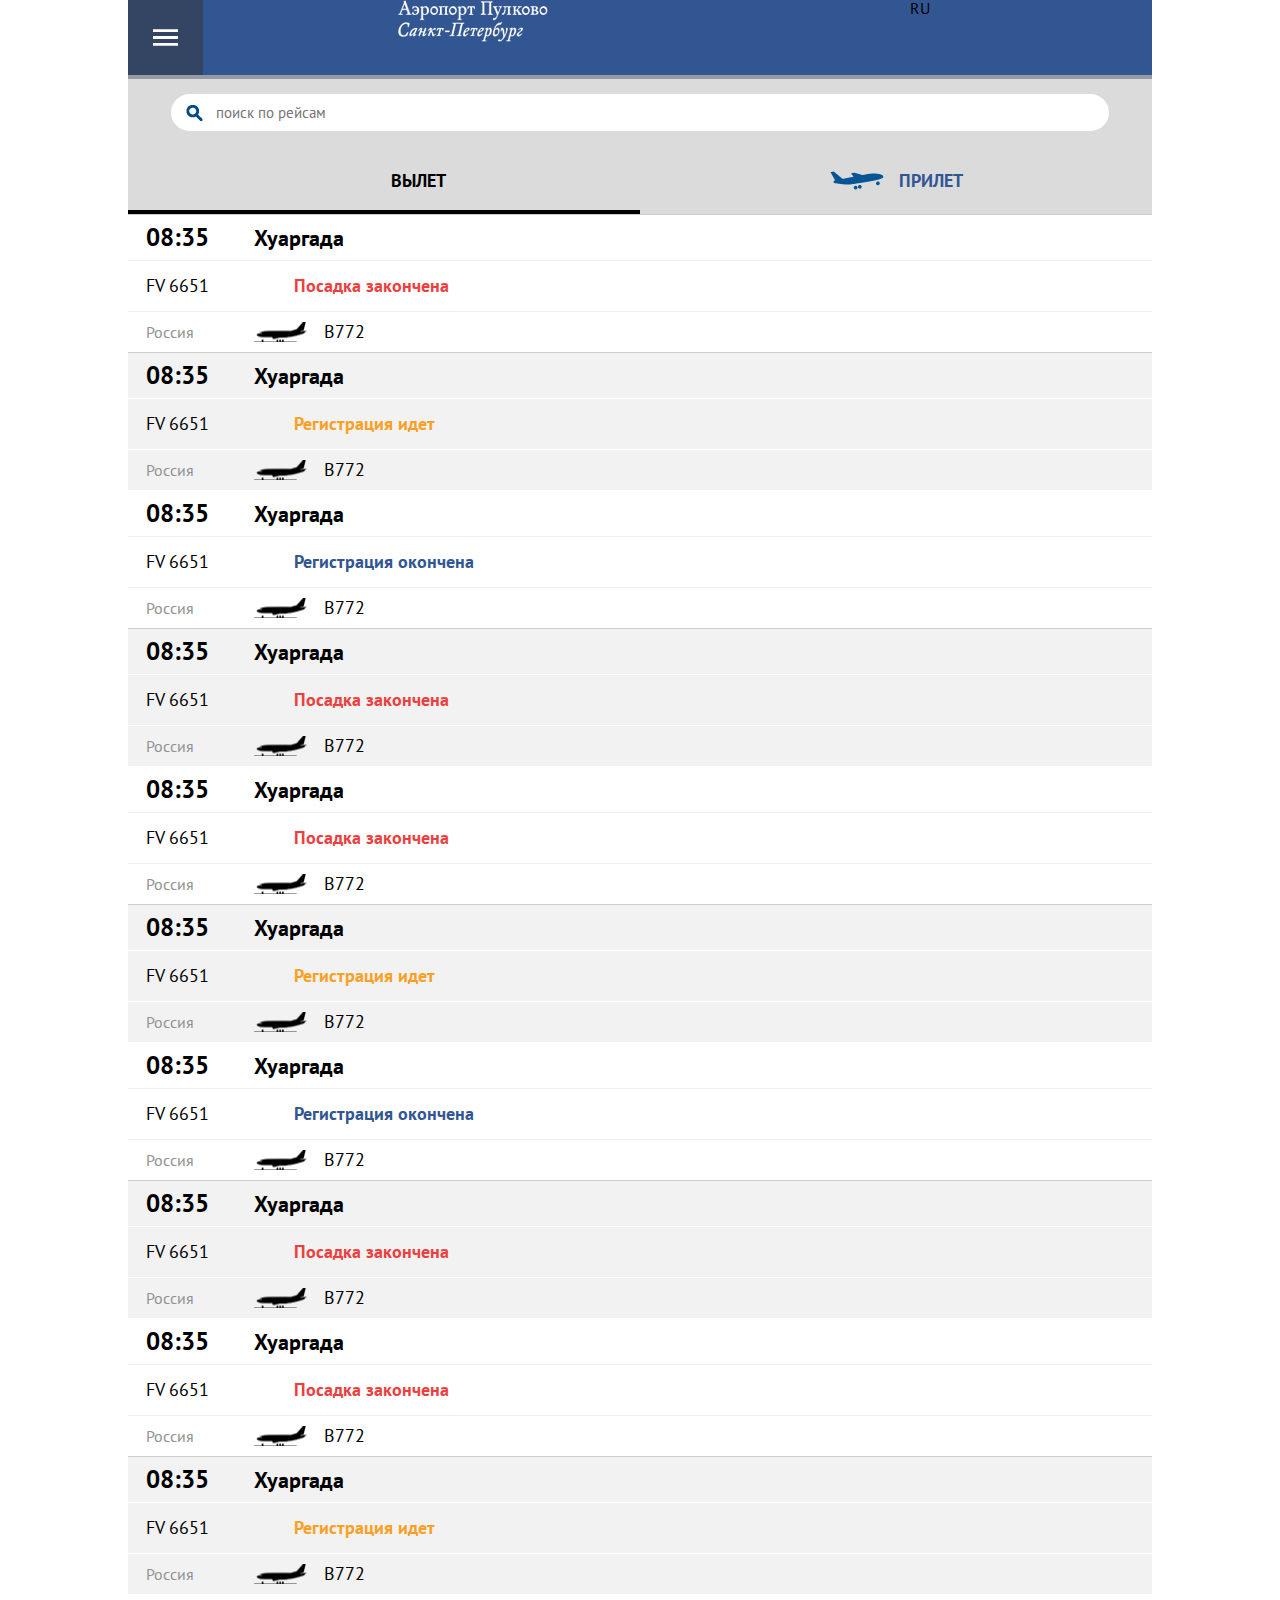
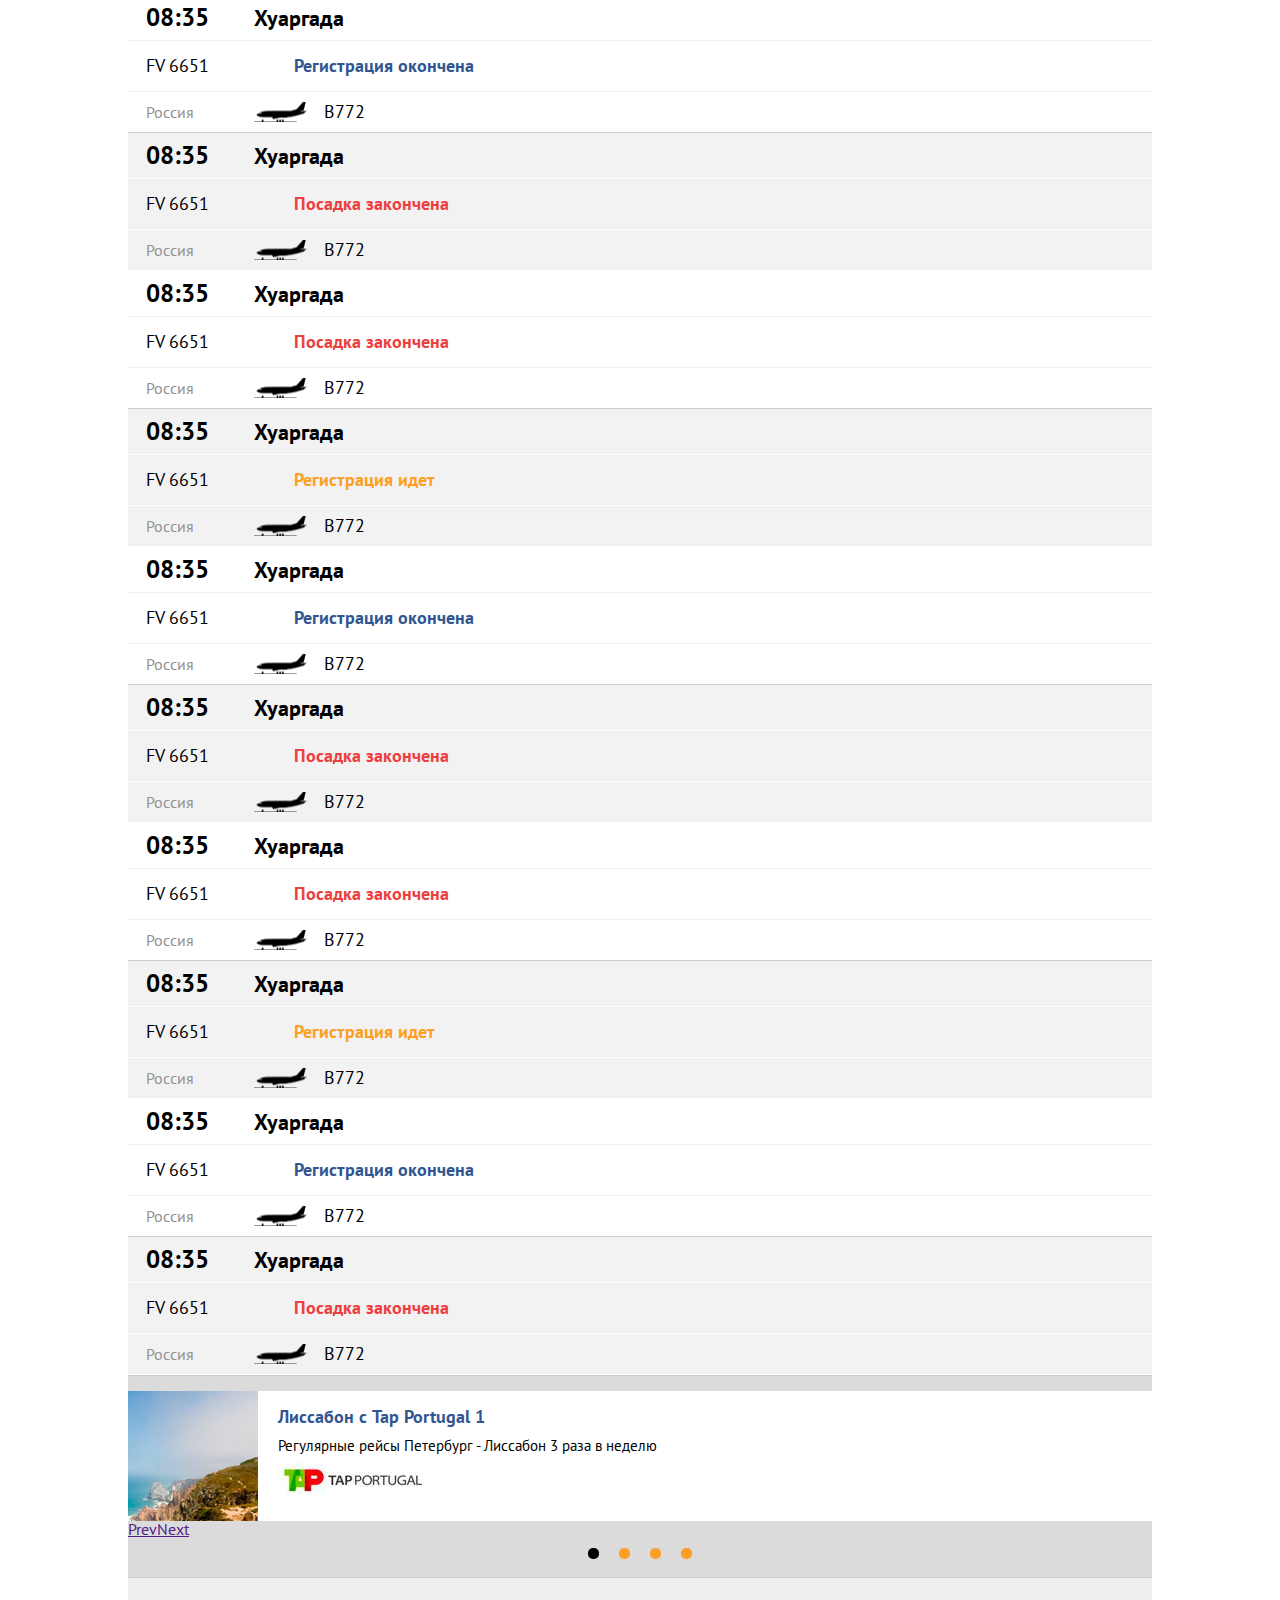
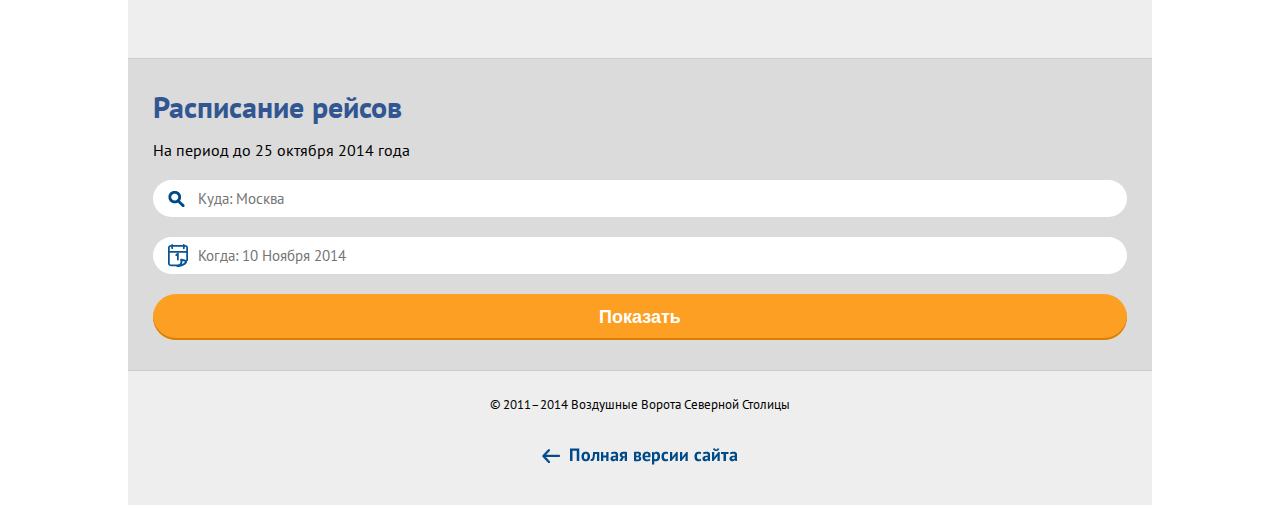
==== index.html @ eb9e21c2 "main complete" ====
<!DOCTYPE html>
<html>
<head>
    <meta charset="UTF-8">
    <meta http-equiv="X-UA-Compatible" content="IE=edge">
    
    <title>Пулково</title>

    <meta name="viewport" content="width=device-width, initial-scale=1">
	
	<link href='http://fonts.googleapis.com/css?family=PT+Sans:400,700&subset=cyrillic,latin' rel='stylesheet' type='text/css'>
    <link rel="stylesheet" href="mcss/style.css">

    <!--[if lt IE 9]> <script src="https://oss.maxcdn.com/libs/html5shiv/3.7.0/html5shiv.js"></script> <![endif]--> 

</head>
<body>

	<!-- основной контейнер всего сайта -->
	<div class="wrapper">
		
		<!-- header -->
		<header class='main-header'>
			
			<div class="row">

				<div class="col s-3">
					<a href="#" class="menu-open"></a>
				</div>

				<div class="col s-6">
					<img src="img/logo.png" alt="">
				</div>

				<div class="col s-3">
					<p>RU</p>
				</div>

			</div>

		</header>

		<!-- contetn pages -->
		<div class="content-wrapper">
			
			<!-- menu -->
			<div class="main-menu">
				
				<!-- close -->
				<a href="#" class="menu-close"></a>

				<img src="img/logo.png" alt="">
				
				<nav class='navigation'>
					
					<a href="#">Рейсы</a>
					<a href="#">Как добраться</a>
					<a href="#">магазины и кафе</a>
					<a href="#">аваикомпании</a>
					<a href="#">контакты</a>

				</nav>

			</div>

			<!-- content of the page -->
			<div class="content-page">

				<!-- main page content -->
				<div class="main-page">
					
					<!-- search + tab control -->
					<div class="header">
						
						<form action="" method="">
							<div class="row">
								<div class="col s-11 single">
									<input type="text" class="search" placeholder='поиск по рейсам'>
								</div>
							</div>
						</form>

						<div class="tab-control main row">
							
							<div class="col s-6" >
								<a href="#" class="out active" data-tab='out-container'><i></i>Вылет</a> 
							</div>

							<div class="col s-6">
								<a href="#" class="come" data-tab='come-container'><i></i>Прилет</a> 
							</div>

						</div>

					</div>

					<!-- tab - content -->
					<div class="tab-content">
						
						<!-- out tab -->
						<div class="tab active out-container">
							
							<!-- fligth item -->
							<article class='fligt-item'>
								
								<table>
									<thead>
										<tr>
											<td>08:35</td>
											<td>Хуаргада</td>
										</tr>
									</thead>
									<tbody>
										<tr>
											<td>FV 6651</td>
											<td><p class="status out-stop">Посадка закончена</p></td>
										</tr>
										<tr>
											<td><span>Россия</span></td>
											<td><p class="plane">B772</p></td>
										</tr>
									</tbody>
								</table>

							</article>

							<!-- fligth item -->
							<article class='fligt-item'>
								
								<table>
									<thead>
										<tr>
											<td>08:35</td>
											<td>Хуаргада</td>
										</tr>
									</thead>
									<tbody>
										<tr>
											<td>FV 6651</td>
											<td><p class="status out-process">Регистрация идет</p></td>
										</tr>
										<tr>
											<td><span>Россия</span></td>
											<td><p class="plane">B772</p></td>
										</tr>
									</tbody>
								</table>

							</article>

							<!-- fligth item -->
							<article class='fligt-item'>
								
								<table>
									<thead>
										<tr>
											<td>08:35</td>
											<td>Хуаргада</td>
										</tr>
									</thead>
									<tbody>
										<tr>
											<td>FV 6651</td>
											<td><p class="status out-complete">Регистрация окончена</p></td>
										</tr>
										<tr>
											<td><span>Россия</span></td>
											<td><p class="plane">B772</p></td>
										</tr>
									</tbody>
								</table>

							</article>

							<!-- fligth item -->
							<article class='fligt-item'>
								
								<table>
									<thead>
										<tr>
											<td>08:35</td>
											<td>Хуаргада</td>
										</tr>
									</thead>
									<tbody>
										<tr>
											<td>FV 6651</td>
											<td><p class="status out-stop">Посадка закончена</p></td>
										</tr>
										<tr>
											<td><span>Россия</span></td>
											<td><p class="plane">B772</p></td>
										</tr>
									</tbody>
								</table>

							</article>

							<!-- fligth item -->
							<article class='fligt-item'>
								
								<table>
									<thead>
										<tr>
											<td>08:35</td>
											<td>Хуаргада</td>
										</tr>
									</thead>
									<tbody>
										<tr>
											<td>FV 6651</td>
											<td><p class="status out-stop">Посадка закончена</p></td>
										</tr>
										<tr>
											<td><span>Россия</span></td>
											<td><p class="plane">B772</p></td>
										</tr>
									</tbody>
								</table>

							</article>

							<!-- fligth item -->
							<article class='fligt-item'>
								
								<table>
									<thead>
										<tr>
											<td>08:35</td>
											<td>Хуаргада</td>
										</tr>
									</thead>
									<tbody>
										<tr>
											<td>FV 6651</td>
											<td><p class="status out-process">Регистрация идет</p></td>
										</tr>
										<tr>
											<td><span>Россия</span></td>
											<td><p class="plane">B772</p></td>
										</tr>
									</tbody>
								</table>

							</article>

							<!-- fligth item -->
							<article class='fligt-item'>
								
								<table>
									<thead>
										<tr>
											<td>08:35</td>
											<td>Хуаргада</td>
										</tr>
									</thead>
									<tbody>
										<tr>
											<td>FV 6651</td>
											<td><p class="status out-complete">Регистрация окончена</p></td>
										</tr>
										<tr>
											<td><span>Россия</span></td>
											<td><p class="plane">B772</p></td>
										</tr>
									</tbody>
								</table>

							</article>

							<!-- fligth item -->
							<article class='fligt-item'>
								
								<table>
									<thead>
										<tr>
											<td>08:35</td>
											<td>Хуаргада</td>
										</tr>
									</thead>
									<tbody>
										<tr>
											<td>FV 6651</td>
											<td><p class="status out-stop">Посадка закончена</p></td>
										</tr>
										<tr>
											<td><span>Россия</span></td>
											<td><p class="plane">B772</p></td>
										</tr>
									</tbody>
								</table>

							</article>

							<!-- fligth item -->
							<article class='fligt-item'>
								
								<table>
									<thead>
										<tr>
											<td>08:35</td>
											<td>Хуаргада</td>
										</tr>
									</thead>
									<tbody>
										<tr>
											<td>FV 6651</td>
											<td><p class="status out-stop">Посадка закончена</p></td>
										</tr>
										<tr>
											<td><span>Россия</span></td>
											<td><p class="plane">B772</p></td>
										</tr>
									</tbody>
								</table>

							</article>

							<!-- fligth item -->
							<article class='fligt-item'>
								
								<table>
									<thead>
										<tr>
											<td>08:35</td>
											<td>Хуаргада</td>
										</tr>
									</thead>
									<tbody>
										<tr>
											<td>FV 6651</td>
											<td><p class="status out-process">Регистрация идет</p></td>
										</tr>
										<tr>
											<td><span>Россия</span></td>
											<td><p class="plane">B772</p></td>
										</tr>
									</tbody>
								</table>

							</article>

							<!-- fligth item -->
							<article class='fligt-item'>
								
								<table>
									<thead>
										<tr>
											<td>08:35</td>
											<td>Хуаргада</td>
										</tr>
									</thead>
									<tbody>
										<tr>
											<td>FV 6651</td>
											<td><p class="status out-complete">Регистрация окончена</p></td>
										</tr>
										<tr>
											<td><span>Россия</span></td>
											<td><p class="plane">B772</p></td>
										</tr>
									</tbody>
								</table>

							</article>

							<!-- fligth item -->
							<article class='fligt-item'>
								
								<table>
									<thead>
										<tr>
											<td>08:35</td>
											<td>Хуаргада</td>
										</tr>
									</thead>
									<tbody>
										<tr>
											<td>FV 6651</td>
											<td><p class="status out-stop">Посадка закончена</p></td>
										</tr>
										<tr>
											<td><span>Россия</span></td>
											<td><p class="plane">B772</p></td>
										</tr>
									</tbody>
								</table>

							</article>

							<!-- fligth item -->
							<article class='fligt-item'>
								
								<table>
									<thead>
										<tr>
											<td>08:35</td>
											<td>Хуаргада</td>
										</tr>
									</thead>
									<tbody>
										<tr>
											<td>FV 6651</td>
											<td><p class="status out-stop">Посадка закончена</p></td>
										</tr>
										<tr>
											<td><span>Россия</span></td>
											<td><p class="plane">B772</p></td>
										</tr>
									</tbody>
								</table>

							</article>

							<!-- fligth item -->
							<article class='fligt-item'>
								
								<table>
									<thead>
										<tr>
											<td>08:35</td>
											<td>Хуаргада</td>
										</tr>
									</thead>
									<tbody>
										<tr>
											<td>FV 6651</td>
											<td><p class="status out-process">Регистрация идет</p></td>
										</tr>
										<tr>
											<td><span>Россия</span></td>
											<td><p class="plane">B772</p></td>
										</tr>
									</tbody>
								</table>

							</article>

							<!-- fligth item -->
							<article class='fligt-item'>
								
								<table>
									<thead>
										<tr>
											<td>08:35</td>
											<td>Хуаргада</td>
										</tr>
									</thead>
									<tbody>
										<tr>
											<td>FV 6651</td>
											<td><p class="status out-complete">Регистрация окончена</p></td>
										</tr>
										<tr>
											<td><span>Россия</span></td>
											<td><p class="plane">B772</p></td>
										</tr>
									</tbody>
								</table>

							</article>

							<!-- fligth item -->
							<article class='fligt-item'>
								
								<table>
									<thead>
										<tr>
											<td>08:35</td>
											<td>Хуаргада</td>
										</tr>
									</thead>
									<tbody>
										<tr>
											<td>FV 6651</td>
											<td><p class="status out-stop">Посадка закончена</p></td>
										</tr>
										<tr>
											<td><span>Россия</span></td>
											<td><p class="plane">B772</p></td>
										</tr>
									</tbody>
								</table>

							</article>

							<!-- fligth item -->
							<article class='fligt-item'>
								
								<table>
									<thead>
										<tr>
											<td>08:35</td>
											<td>Хуаргада</td>
										</tr>
									</thead>
									<tbody>
										<tr>
											<td>FV 6651</td>
											<td><p class="status out-stop">Посадка закончена</p></td>
										</tr>
										<tr>
											<td><span>Россия</span></td>
											<td><p class="plane">B772</p></td>
										</tr>
									</tbody>
								</table>

							</article>

							<!-- fligth item -->
							<article class='fligt-item'>
								
								<table>
									<thead>
										<tr>
											<td>08:35</td>
											<td>Хуаргада</td>
										</tr>
									</thead>
									<tbody>
										<tr>
											<td>FV 6651</td>
											<td><p class="status out-process">Регистрация идет</p></td>
										</tr>
										<tr>
											<td><span>Россия</span></td>
											<td><p class="plane">B772</p></td>
										</tr>
									</tbody>
								</table>

							</article>

							<!-- fligth item -->
							<article class='fligt-item'>
								
								<table>
									<thead>
										<tr>
											<td>08:35</td>
											<td>Хуаргада</td>
										</tr>
									</thead>
									<tbody>
										<tr>
											<td>FV 6651</td>
											<td><p class="status out-complete">Регистрация окончена</p></td>
										</tr>
										<tr>
											<td><span>Россия</span></td>
											<td><p class="plane">B772</p></td>
										</tr>
									</tbody>
								</table>

							</article>

							<!-- fligth item -->
							<article class='fligt-item'>
								
								<table>
									<thead>
										<tr>
											<td>08:35</td>
											<td>Хуаргада</td>
										</tr>
									</thead>
									<tbody>
										<tr>
											<td>FV 6651</td>
											<td><p class="status out-stop">Посадка закончена</p></td>
										</tr>
										<tr>
											<td><span>Россия</span></td>
											<td><p class="plane">B772</p></td>
										</tr>
									</tbody>
								</table>

							</article>	
					
						</div>

						<!-- come tab -->
						<div class="tab come-container">
							
							<!-- fligth item -->
							<article class='fligt-item'>
								
								<table>
									<thead>
										<tr>
											<td>08:35</td>
											<td>Хуаргада</td>
										</tr>
									</thead>
									<tbody>
										<tr>
											<td>FV 6651</td>
											<td><p class="status out-stop">Посадка закончена</p></td>
										</tr>
										<tr>
											<td><span>Россия</span></td>
											<td><p class="plane">B772</p></td>
										</tr>
									</tbody>
								</table>

							</article>

							<!-- fligth item -->
							<article class='fligt-item'>
								
								<table>
									<thead>
										<tr>
											<td>08:35</td>
											<td>Хуаргада</td>
										</tr>
									</thead>
									<tbody>
										<tr>
											<td>FV 6651</td>
											<td><p class="status out-process">Регистрация идет</p></td>
										</tr>
										<tr>
											<td><span>Россия</span></td>
											<td><p class="plane">B772</p></td>
										</tr>
									</tbody>
								</table>

							</article>

							<!-- fligth item -->
							<article class='fligt-item'>
								
								<table>
									<thead>
										<tr>
											<td>08:35</td>
											<td>Хуаргада</td>
										</tr>
									</thead>
									<tbody>
										<tr>
											<td>FV 6651</td>
											<td><p class="status out-complete">Регистрация окончена</p></td>
										</tr>
										<tr>
											<td><span>Россия</span></td>
											<td><p class="plane">B772</p></td>
										</tr>
									</tbody>
								</table>

							</article>
							<!-- fligth item -->
							<article class='fligt-item'>
								
								<table>
									<thead>
										<tr>
											<td>08:35</td>
											<td>Хуаргада</td>
										</tr>
									</thead>
									<tbody>
										<tr>
											<td>FV 6651</td>
											<td><p class="status out-stop">Посадка закончена</p></td>
										</tr>
										<tr>
											<td><span>Россия</span></td>
											<td><p class="plane">B772</p></td>
										</tr>
									</tbody>
								</table>

							</article>

							<!-- fligth item -->
							<article class='fligt-item'>
								
								<table>
									<thead>
										<tr>
											<td>08:35</td>
											<td>Хуаргада</td>
										</tr>
									</thead>
									<tbody>
										<tr>
											<td>FV 6651</td>
											<td><p class="status out-process">Регистрация идет</p></td>
										</tr>
										<tr>
											<td><span>Россия</span></td>
											<td><p class="plane">B772</p></td>
										</tr>
									</tbody>
								</table>

							</article>

							<!-- fligth item -->
							<article class='fligt-item'>
								
								<table>
									<thead>
										<tr>
											<td>08:35</td>
											<td>Хуаргада</td>
										</tr>
									</thead>
									<tbody>
										<tr>
											<td>FV 6651</td>
											<td><p class="status out-complete">Регистрация окончена</p></td>
										</tr>
										<tr>
											<td><span>Россия</span></td>
											<td><p class="plane">B772</p></td>
										</tr>
									</tbody>
								</table>

							</article>

						</div>

					</div>

					<div class="promo-slider clearfix">
						
						<!-- slide -->
						<div class="slide">
							<img src="img/slide-1.jpg" alt="">
							<div class="content">
								<a href="#">Лиссабон с Tap Portugal 1</a>
								<p>Регулярные рейсы Петербург - Лиссабон 3 раза в неделю</p>
								<img src="img/ico-turoperator.jpg" alt="">
							</div>
						</div>
						
						<!-- slide -->
						<div class="slide">
							<img src="img/slide-1.jpg" alt="">
							<div class="content">
								<a href="#">Лиссабон с Tap Portugal 2</a>
								<p>Регулярные рейсы Петербург - Лиссабон 3 раза в неделю</p>
								<img src="img/ico-turoperator.jpg" alt="">
							</div>
						</div>

						<!-- slide -->
						<div class="slide">
							<img src="img/slide-1.jpg" alt="">
							<div class="content">
								<a href="#">Лиссабон с Tap Portugal 1</a>
								<p>Регулярные рейсы Петербург - Лиссабон 3 раза в неделю</p>
								<img src="img/ico-turoperator.jpg" alt="">
							</div>
						</div>
						
						<!-- slide -->
						<div class="slide">
							<img src="img/slide-1.jpg" alt="">
							<div class="content">
								<a href="#">Лиссабон с Tap Portugal 2</a>
								<p>Регулярные рейсы Петербург - Лиссабон 3 раза в неделю</p>
								<img src="img/ico-turoperator.jpg" alt="">
							</div>
						</div>

					</div>

				</div>

				<hr>
					
				<div class="form-shedule">
					
					<h2>Расписание рейсов</h2>
					<p>На период до 25 октября 2014 года</p>

					<form method="" action="">
						
						<input type="text" class="search" placeholder='Куда: Москва'>

						<input type="text" class="date" placeholder='Когда: 10 Ноября 2014'>
						
						<button type="submit" class="btn">Показать</button>

					</form>

				</div>

				<footer>
					<p>© 2011–2014 Воздушные Ворота Северной Столицы</p>
					<a href="#" class="to-main"></a>
				</footer>


			</div>

		</div>

	</div>
	
	<!-- scripts -->
    <script src="js/plugins.js"></script>
    <!-- <script src="js/min/script.min.js"></script> -->
    <script src="js/script.js"></script>
</body>
</html>
---- mcss/style.css ----
/* 
	compile file
*/
/* start the foundation style */
/* RESET */
html, body, div, span, applet, object, iframe,
h1, h2, h3, h4, h5, h6, p, blockquote, pre,
a, abbr, acronym, address, big, cite, code,
del, dfn, em, img, ins, kbd, q, s, samp,
small, strike, strong, sub, sup, tt, var,
b, u, i, center,
dl, dt, dd, ol, ul, li,
fieldset, form, label, legend,
table, caption, tbody, tfoot, thead, tr, th, td,
article, aside, canvas, details, embed,
figure, figcaption, footer, header, hgroup,
menu, nav, output, ruby, section, summary,
time, mark, audio, video {
  margin: 0;
  padding: 0;
  border: 0;
  font-size: 100%;
  font: inherit;
  vertical-align: baseline;
}

/* HTML5 display-role reset for older browsers */
article, aside, details, figcaption, figure,
footer, header, hgroup, menu, nav, section {
  display: block;
}

body {
  line-height: 1;
}

ol, ul {
  list-style: none;
}

blockquote, q {
  quotes: none;
}

blockquote:before, blockquote:after,
q:before, q:after {
  content: '';
  content: none;
}

table {
  border-collapse: collapse;
  border-spacing: 0;
}

/* start the base fraimwork styles. Can include base construction - forms/buttins/navigation and other */
/* modul section */
.col {
  float: left;
  padding: 0 14px;
  min-height: 1px;
}

.row.inline-row {
  font-size: 0;
}
.row.inline-row > .col {
  float: none;
}
.row.inline-row > .col:first-child {
  padding: 0 13px;
}
.row.inline-row > .col:last-child {
  padding: 0 13px;
}
.row .col:first-child {
  padding-left: 0px;
}
.row .col:last-child {
  padding-right: 0px;
}
.row .single {
  margin: 0 auto;
  float: none;
}

.s-1 {
  width: 8.33%;
}

.s-2 {
  width: 16.66%;
}

.s-3 {
  width: 25%;
}

.s-4 {
  width: 33.33%;
}

.s-5 {
  width: 41.66%;
}

.s-6 {
  width: 50%;
}

.s-7 {
  width: 58.33%;
}

.s-8 {
  width: 66.66%;
}

.s-9 {
  width: 75%;
}

.s-10 {
  width: 83.11%;
}

.s-11 {
  width: 91.66%;
}

.s-12 {
  width: 100%;
}

/* main fraimwork start here */
.inbox, .col, i, .ico, .menu-open, .main-menu, .navigation a, .form-shedule {
  box-sizing: border-box;
}

.to-left {
  float: left;
}

.to-right {
  float: right;
}

.inline, .row.inline-row > .col, i, .ico, footer .to-main {
  display: inline-block;
  *display: inline;
  vertical-align: top;
  zoom: 1;
}

.clear, .row:after, .clearfix:after {
  content: " ";
  display: block;
  height: 0;
  clear: both;
  overflow: hidden;
  visibility: hidden;
}

/* colors */
/* i ico*/
i, .ico {
  font-size: 0;
  text-indent: -9999px;
}

/* basic typography */
body {
  font-family: 'PT Sans', sans-serif;
}

/* form style input and other */
form input[type='text'], form textarea {
  box-sizing: border-box;
  outline: none;
  border: 0;
  font-family: 'PT Sans', sans-serif;
  background: #fff;
  font-size: 15px;
  line-height: 17px;
  color: #000;
  border-radius: 100px;
  width: 100%;
  padding: 10px 15px;
}
form input[type='text'].search, form textarea.search {
  padding-left: 45px;
  background: #fff url(img/ico-find.png) no-repeat 15px center;
}
form input[type='text'].date, form textarea.date {
  padding-left: 45px;
  background: #fff url(img/ico-calendar.png) no-repeat 15px center;
}
form label {
  cursor: pointer;
}
form button {
  cursor: pointer;
  outline: none;
  margin: 0;
}

/* btn styles */
.btn {
  display: inline-block;
  box-sizing: border-box;
  text-align: center;
  font-size: 18px;
  color: #fff;
  font-weight: 800;
  line-height: 22px;
  width: 100%;
  text-align: center;
  padding: 12px 15px;
  border-radius: 100px;
  background: #fd9f23;
  box-shadow: inset 0 -2px 0 0 #db7e02;
  border: none;
  outline: none;
}

/**
 * BxSlider v4.1.2 - Fully loaded, responsive content slider
 * http://bxslider.com
 *
 * Written by: Steven Wanderski, 2014
 * http://stevenwanderski.com
 * (while drinking Belgian ales and listening to jazz)
 *
 * CEO and founder of bxCreative, LTD
 * http://bxcreative.com
 */
/** RESET AND LAYOUT
===================================*/
.bx-wrapper {
  position: relative;
  padding: 0;
  *zoom: 1;
}

.bx-wrapper img {
  max-width: 100%;
  display: block;
}

/** THEME
===================================*/
.bx-wrapper .bx-viewport {
  /*fix other elements on the page moving (on Chrome)*/
  -webkit-transform: translatez(0);
  -ms-transform: translatez(0);
  transform: translatez(0);
}

.bx-wrapper .bx-pager,
.bx-wrapper .bx-controls-auto {
  position: absolute;
  bottom: -30px;
  width: 100%;
}

/* PAGER */
.bx-wrapper .bx-pager {
  text-align: center;
  font-size: .85em;
  font-family: Arial;
  font-weight: bold;
  color: #666;
  padding-top: 20px;
}

.bx-wrapper .bx-pager .bx-pager-item,
.bx-wrapper .bx-controls-auto .bx-controls-auto-item {
  display: inline-block;
  *zoom: 1;
  *display: inline;
}

.bx-wrapper .bx-pager.bx-default-pager a {
  background: #e4e4e4;
  text-indent: -9999px;
  display: block;
  width: 10px;
  height: 10px;
  margin: 0 5px;
  outline: 0;
  border-radius: 5px;
}

.bx-wrapper .bx-pager.bx-default-pager a:hover,
.bx-wrapper .bx-pager.bx-default-pager a.active {
  background: #4f8cad;
}

/* 
	start the project modules like a pages 
*/
.wrapper {
  max-width: 1024px;
  min-width: 320px;
  min-height: 100%;
  margin: 0 auto;
  overflow: hidden;
}

/* main-header */
.main-header {
  background: #325692;
  border-bottom: 4px solid #959ba5;
}

.menu-open {
  display: block;
  width: 75px;
  height: 75px;
  background: #344563 url(img/ico-menu-open.png) no-repeat center;
}

/* content-wrapper */
body, html {
  height: 100%;
}

.hidden {
  overflow: hidden;
}

.content-wrapper {
  position: relative;
  height: 100%;
}

/* main -menu */
.main-menu {
  width: 260px;
  height: 100%;
  position: absolute;
  top: -80px;
  left: -260px;
  padding-top: 20px;
  -webkit-transition: left .3s ease;
          transition: left .3s ease;
  background: #344563;
}
.main-menu.active {
  left: 0;
}
.main-menu img {
  margin-left: 25px;
}

.navigation {
  margin-top: 30px;
}
.navigation a {
  display: block;
  font-size: 14px;
  text-transform: uppercase;
  color: #fff;
  padding: 20px 0 20px 65px;
  border-bottom: 3px solid #2d3c55;
  text-decoration: none;
  font-weight: 600;
}
.navigation a:nth-child(1) {
  background: url(img/ico-menu-plane.png) no-repeat 22px center;
}
.navigation a:nth-child(2) {
  background: url(img/ico-menu-car.png) no-repeat 26px center;
}
.navigation a:nth-child(3) {
  background: url(img/ico-menu-shop.png) no-repeat 30px center;
}
.navigation a:nth-child(4) {
  background: url(img/ico-menu-company.png) no-repeat 22px center;
}
.navigation a:nth-child(5) {
  background: url(img/ico-menu-place.png) no-repeat 30px center;
}

.menu-close {
  width: 30px;
  height: 30px;
  position: absolute;
  top: 20px;
  right: 20px;
  background: url(img/ico-menu-close.png) no-repeat center;
}

/* main-page */
.main-page .header {
  background: #dbdbdb;
  padding-top: 15px;
}

.tab-control .col {
  padding: 0;
}
.tab-control a {
  display: block;
  width: 100%;
  text-decoration: none;
}
.tab-control.main {
  margin-top: 20px;
  border-bottom: 1px solid #ccc;
}
.tab-control.main a {
  font-size: 18px;
  color: #325692;
  text-transform: uppercase;
  text-align: center;
  padding: 20px 0;
  border-bottom: 4px solid transparent;
  font-weight: 800;
  line-height: 19px;
}
.tab-control.main a i {
  margin-right: 15px;
}
.tab-control.main .out i {
  width: 54px;
  height: 19px;
  background: url(img/ico-plane-out.png) no-repeat center;
}
.tab-control.main .out.active i {
  background: url(img/ico-plane-out-active.png) no-repeat center;
}
.tab-control.main .come i {
  width: 54px;
  height: 19px;
  background: url(img/ico-plane-come.png) no-repeat center;
}
.tab-control.main .come.active i {
  background: url(img/ico-plane-come-active.png) no-repeat center;
}
.tab-control.main .active {
  color: #000;
  border-bottom: 4px solid #000;
}

/* status */
.status {
  padding-left: 40px;
  font-weight: 800;
  font-size: 18px;
  line-height: 30px;
}
.status.out-stop {
  color: #ed3f40;
}
.status.out-cancel {
  color: #ed3f40;
}
.status.out-process {
  color: #fd9f23;
}
.status.out-complete {
  color: #325692;
}
.status.come-ok {
  color: #ed3f40;
}
.status.come-timeout {
  color: #ed3f40;
}
.status.come-process {
  color: #ed3f40;
}
.status.come-come {
  color: #ed3f40;
}

/* fligt-item */
.fligt-item table {
  border-bottom: 1px solid #ccc;
  width: 100%;
}
.fligt-item table tr {
  border-bottom: 1px solid #eff0f0;
}
.fligt-item table tr td {
  padding: 10px 0 10px 18px;
}
.fligt-item table tr td:first-child {
  width: 90px;
}
.fligt-item table tbody tr:last-child {
  border-bottom: none;
}
.fligt-item table tbody td {
  font-size: 18px;
  line-height: 20px;
}
.fligt-item table tbody td span {
  font-size: 16px;
  color: #929292;
}
.fligt-item table .plane {
  padding-left: 70px;
  background: url(img/ico-plane-pass.png) no-repeat left center;
}
.fligt-item table thead tr td {
  font-weight: 800;
}
.fligt-item table thead tr td:first-child {
  font-size: 25px;
}
.fligt-item table thead tr td:last-child {
  font-size: 22px;
}

/* tab-content */
.tab-content .tab {
  display: none;
}
.tab-content .tab.active {
  display: block;
}

.tab .fligt-item:nth-child(even) {
  background: #f2f2f2;
}
.tab .fligt-item:nth-child(even) table tr {
  border-bottom: 1px solid #fff;
}

/* promo slider */
.slide {
  background: #fff;
  margin-top: 15px;
}
.slide > img {
  width: 130px;
  float: left;
}
.slide .content {
  padding-left: 150px;
  padding-bottom: 20px;
}
.slide .content a {
  font-size: 18px;
  line-height: 22px;
  color: #325692;
  display: block;
  margin: 15px 0 10px;
  font-weight: 800;
  text-decoration: none;
}
.slide .content p {
  font-size: 15px;
  color: #000;
  margin-bottom: 10px;
}

.bx-wrapper {
  padding-bottom: 40px;
  border-top: 1px solid #ccc;
  border-bottom: 1px solid #ccc;
  background: #dbdbdb;
}

.bx-wrapper .bx-pager {
  bottom: 15px;
}

.bx-wrapper .bx-pager.bx-default-pager a {
  width: 11px;
  height: 11px;
  background: #fd9f23;
  margin: 0 10px;
}

.bx-wrapper .bx-viewport {
  height: auto !important;
}

.bx-wrapper .bx-pager.bx-default-pager a.active {
  background: #000;
}

hr {
  background: #eeeeee;
  border: 0;
  border-bottom: 1px solid #ccc;
  height: 80px;
  margin: 0;
}

/* form-shedule */
.form-shedule {
  background: #dbdbdb;
  padding: 30px 25px;
}
.form-shedule h2 {
  font-size: 30px;
  line-height: 36px;
  font-weight: 800;
  color: #325692;
  margin-bottom: 15px;
}
.form-shedule p {
  font-size: 16px;
  line-height: 20px;
  margin-bottom: 20px;
}
.form-shedule input {
  margin-bottom: 20px;
}

/* footer */
footer {
  border-top: 1px solid #ccc;
  padding: 25px 20px 40px;
  background: #eee;
  text-align: center;
}
footer p {
  text-align: center;
  font-size: 13px;
  line-height: 17px;
  margin-bottom: 35px;
}
footer .to-main {
  width: 196px;
  height: 17px;
  background: url(img/ico-to-main.png) no-repeat center;
  text-decoration: none;
}

/* start the cosmetics project styles - this style not crashed layout */
/* transitions */
/* 
	start context styles 
	media and other
*/
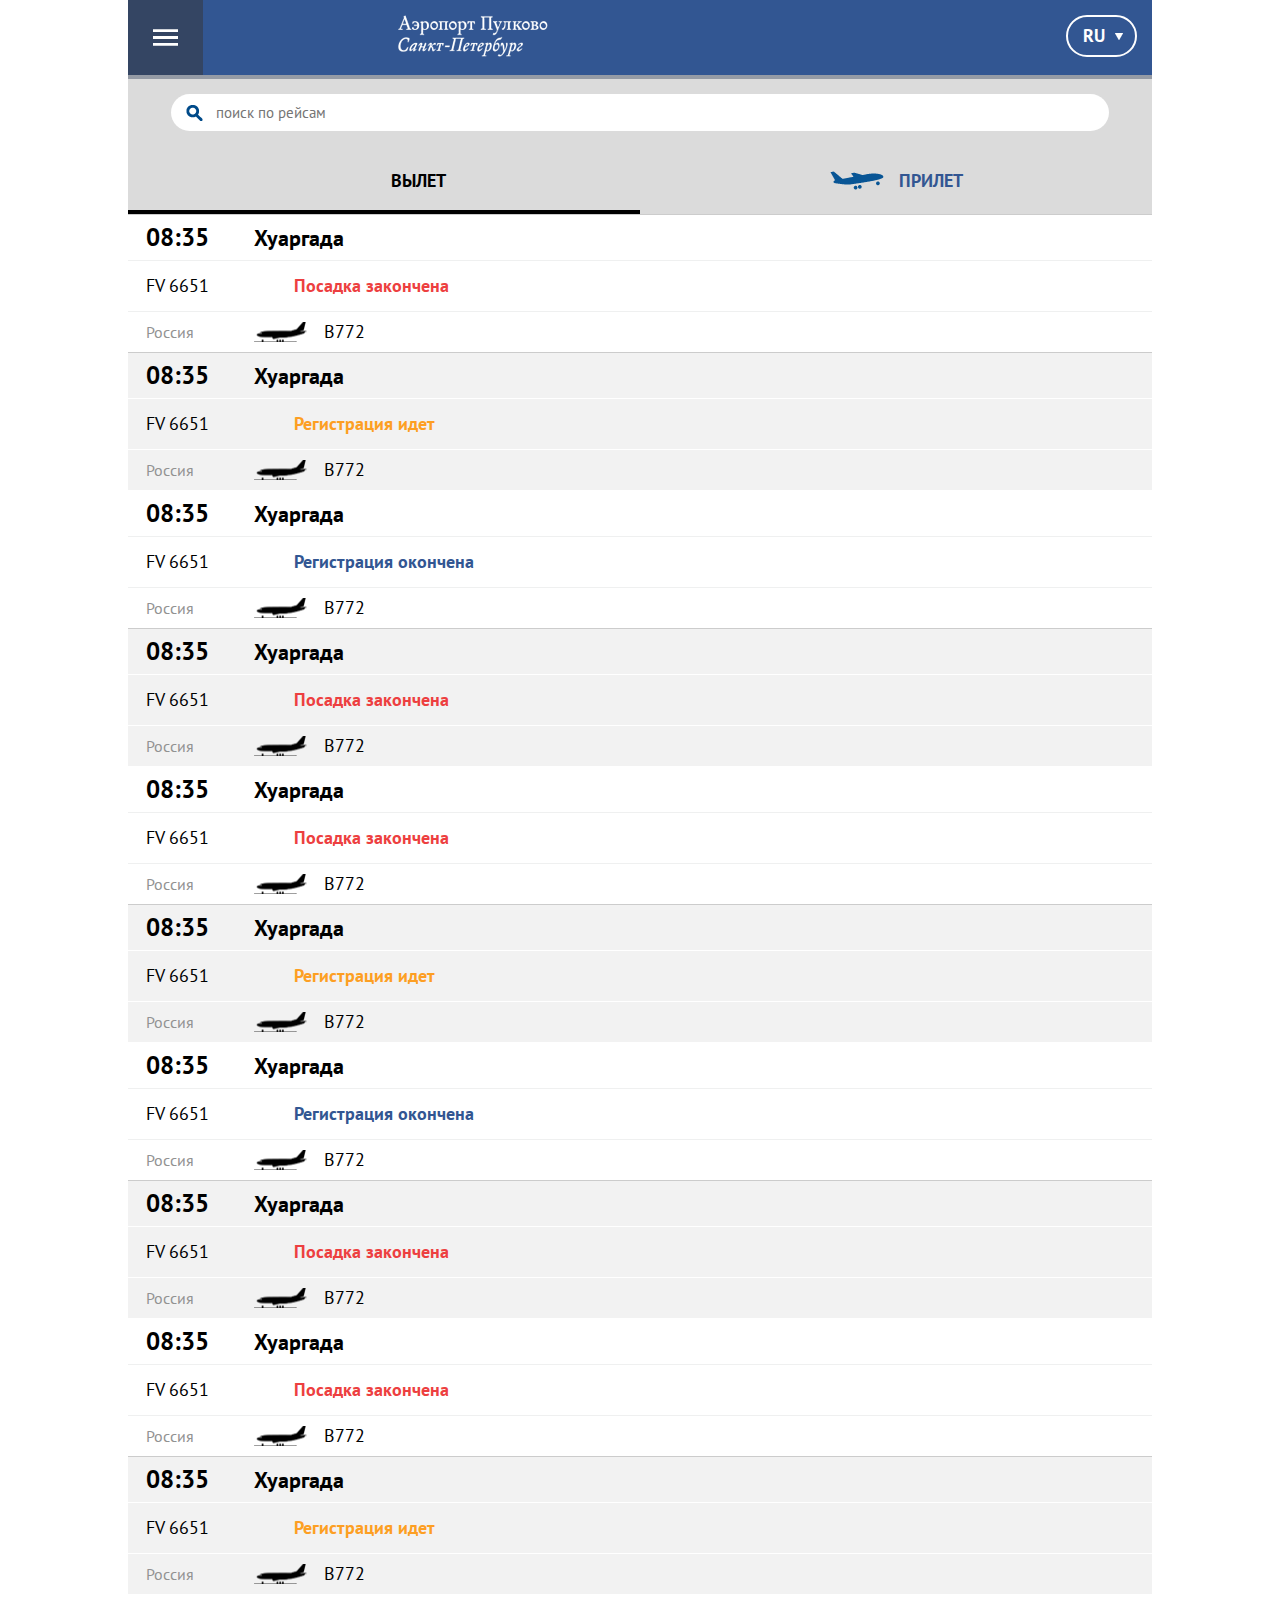
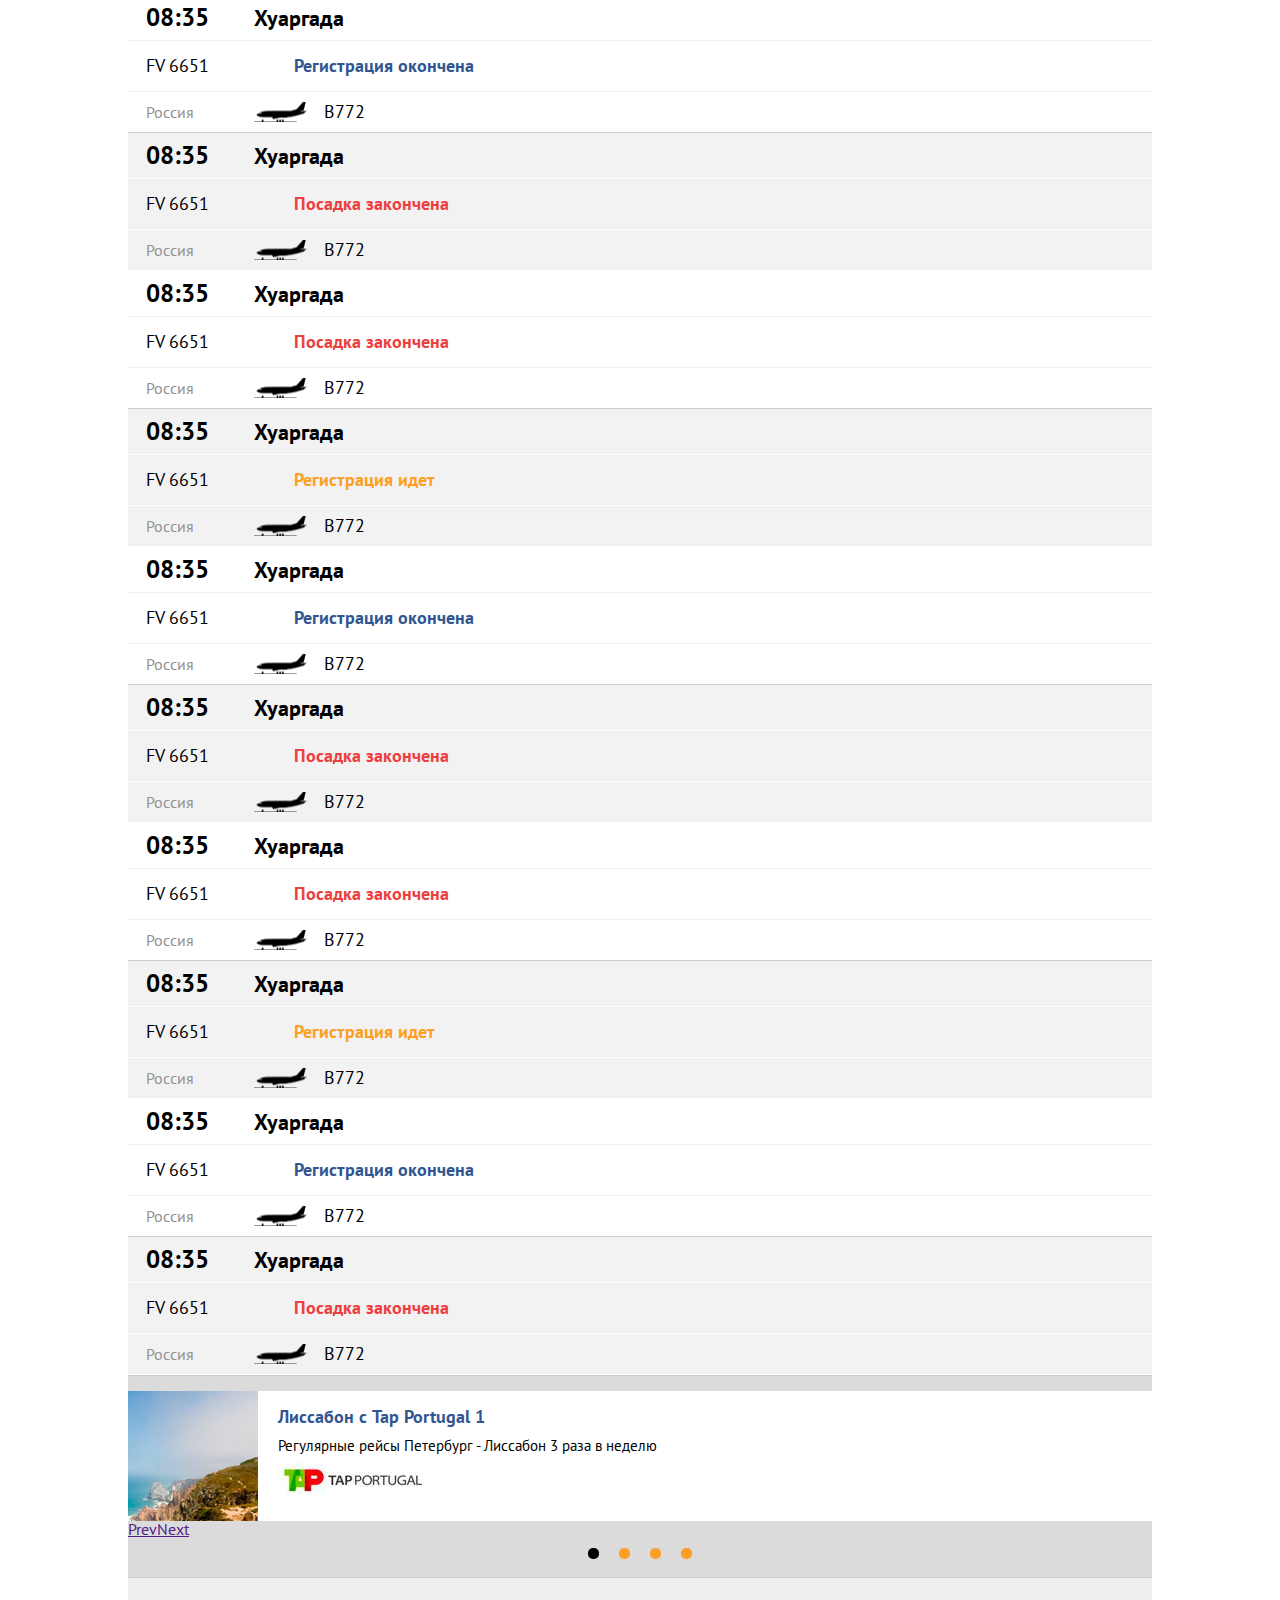
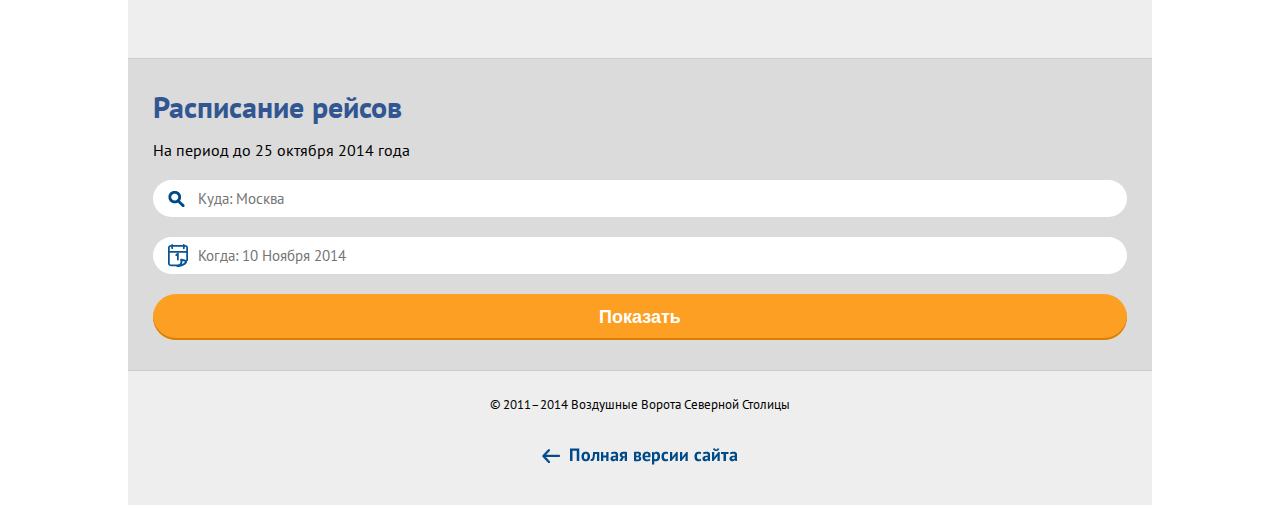
==== commit acab808e: "Header add" ====
--- a/index.html
+++ b/index.html
@@ -29,11 +29,13 @@
 				</div>
 
 				<div class="col s-6">
-					<img src="img/logo.png" alt="">
+					<a href="#">
+						<img src="img/logo.png" alt="" class="logo">
+					</a>
 				</div>
 
-				<div class="col s-3">
-					<p>RU</p>
+				<div class="col s-3 text-right">
+					<a href="#" class="lang-toggle">RU</a>
 				</div>
 
 			</div>
--- a/mcss/style.css
+++ b/mcss/style.css
@@ -84,6 +84,10 @@
   float: none;
 }
 
+.text-right {
+  text-align: right;
+}
+
 .s-1 {
   width: 8.33%;
 }
@@ -133,7 +137,7 @@
 }
 
 /* main fraimwork start here */
-.inbox, .col, i, .ico, .menu-open, .main-menu, .navigation a, .form-shedule {
+.inbox, .col, i, .ico, .menu-open, .main-menu, .lang-toggle, .navigation a, .form-shedule {
   box-sizing: border-box;
 }
 
@@ -145,7 +149,7 @@
   float: right;
 }
 
-.inline, .row.inline-row > .col, i, .ico, footer .to-main {
+.inline, .row.inline-row > .col, i, .ico, .lang-toggle, footer .to-main {
   display: inline-block;
   *display: inline;
   vertical-align: top;
@@ -353,6 +357,23 @@
   margin-left: 25px;
 }
 
+.logo {
+  margin-top: 15px;
+}
+
+.lang-toggle {
+  font-size: 18px;
+  line-height: 22px;
+  padding: 8px 30px 8px 15px;
+  border: 2px solid #fefeff;
+  border-radius: 100px;
+  font-weight: 800;
+  color: #fff;
+  background: url(img/ico-arrow-down.png) no-repeat 80% center;
+  text-decoration: none;
+  margin: 15px 15px 0;
+}
+
 .navigation {
   margin-top: 30px;
 }
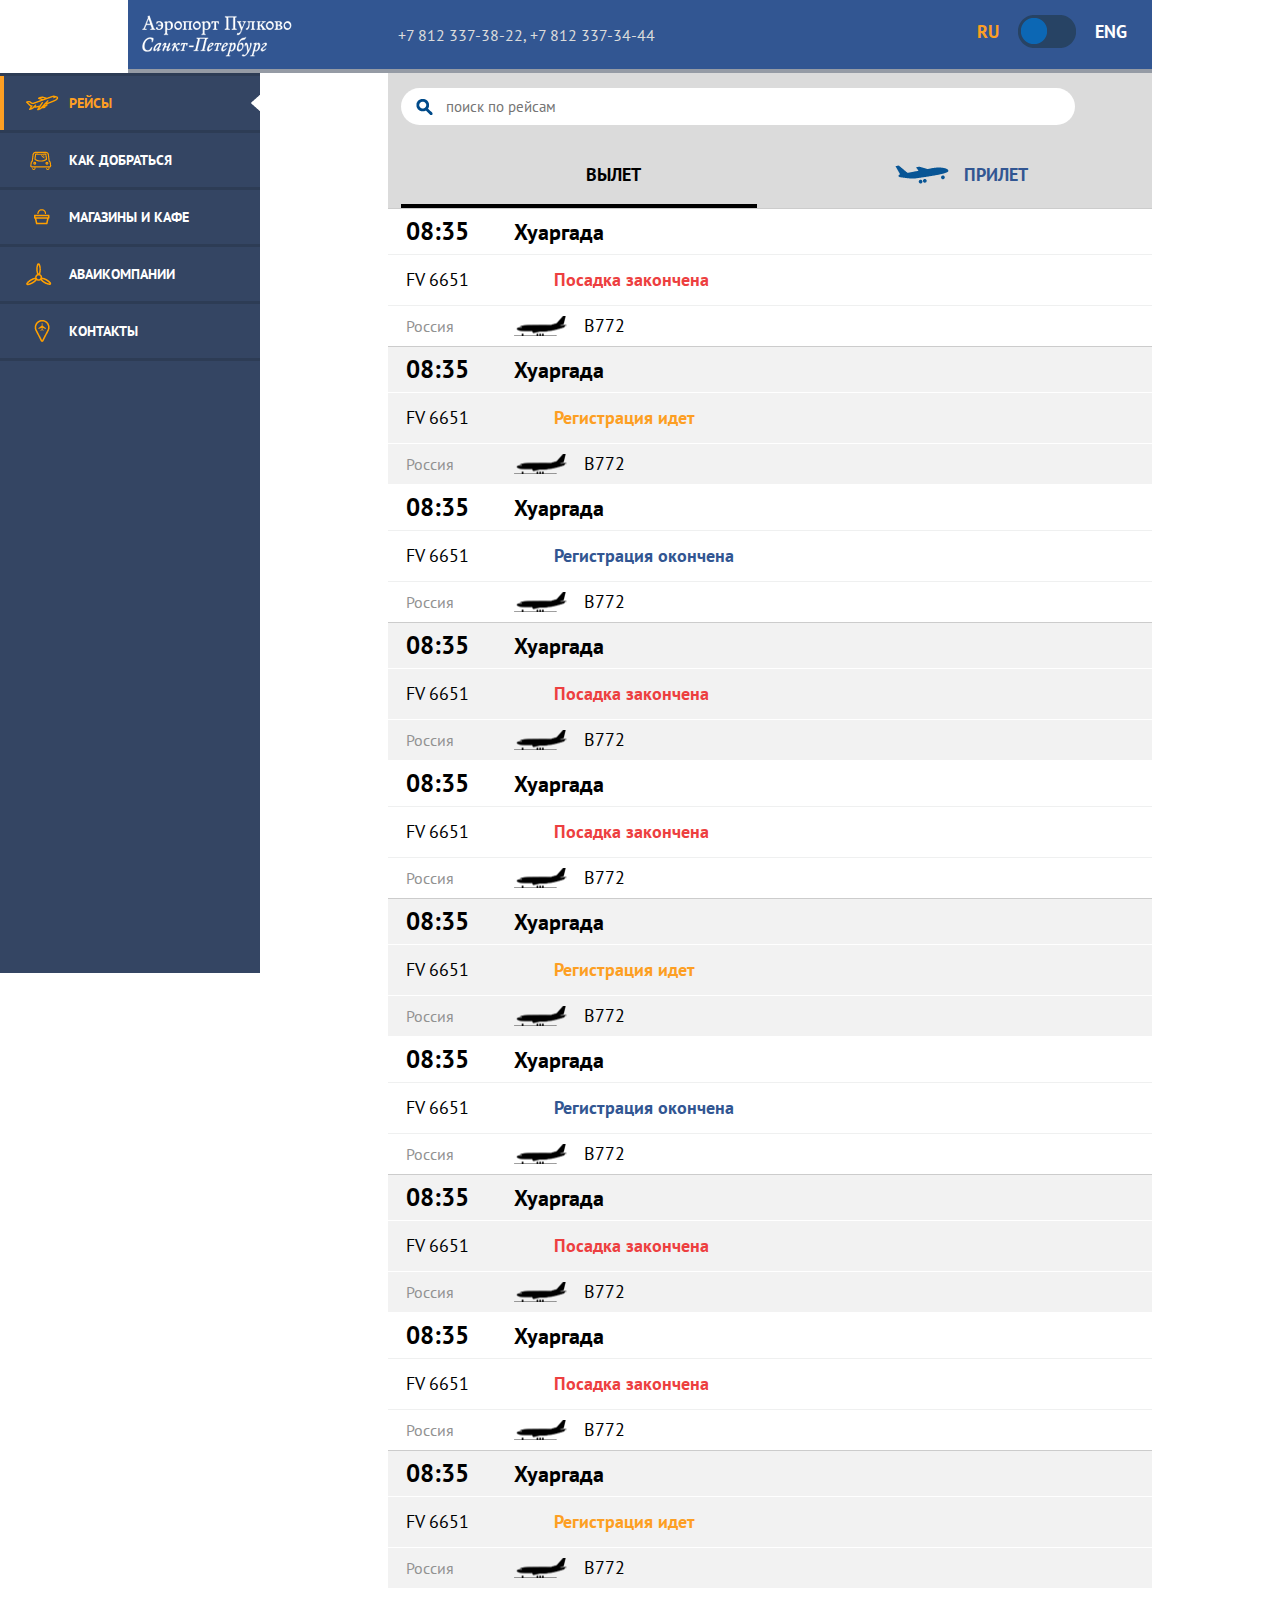
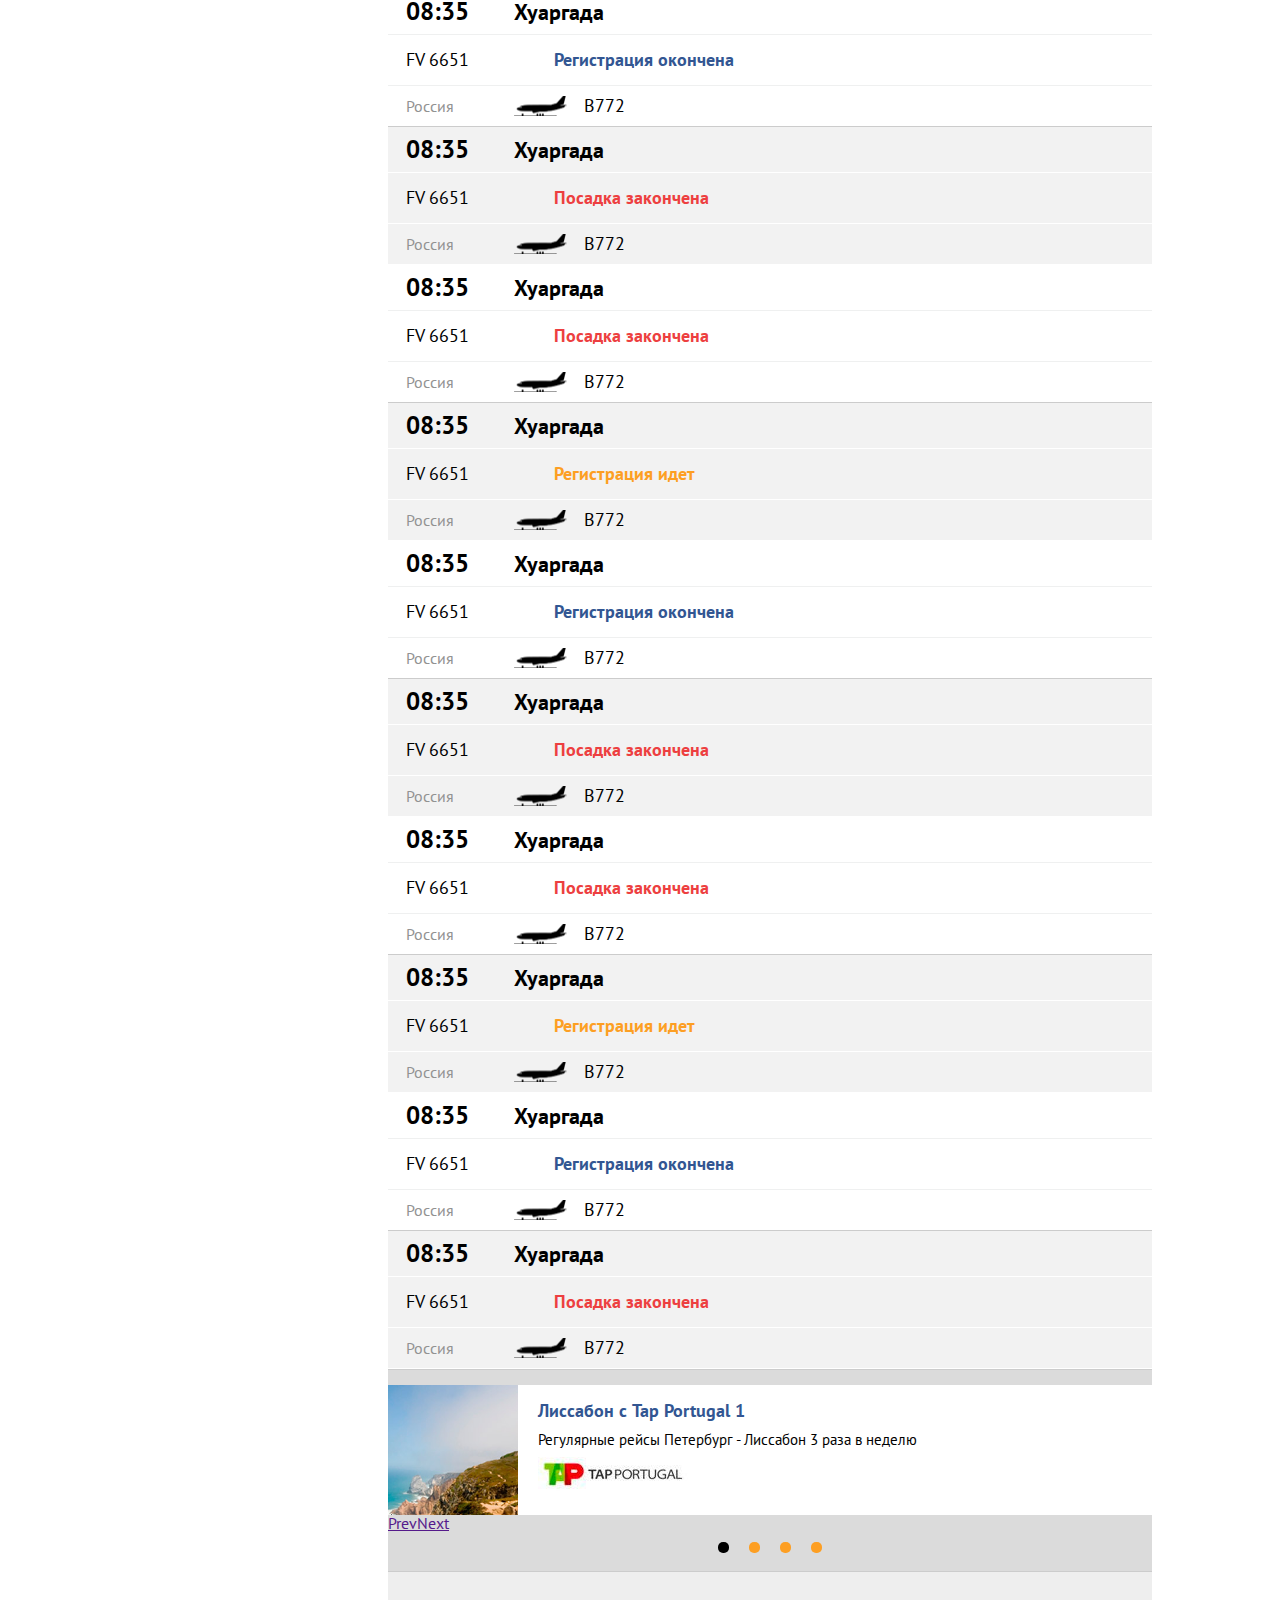
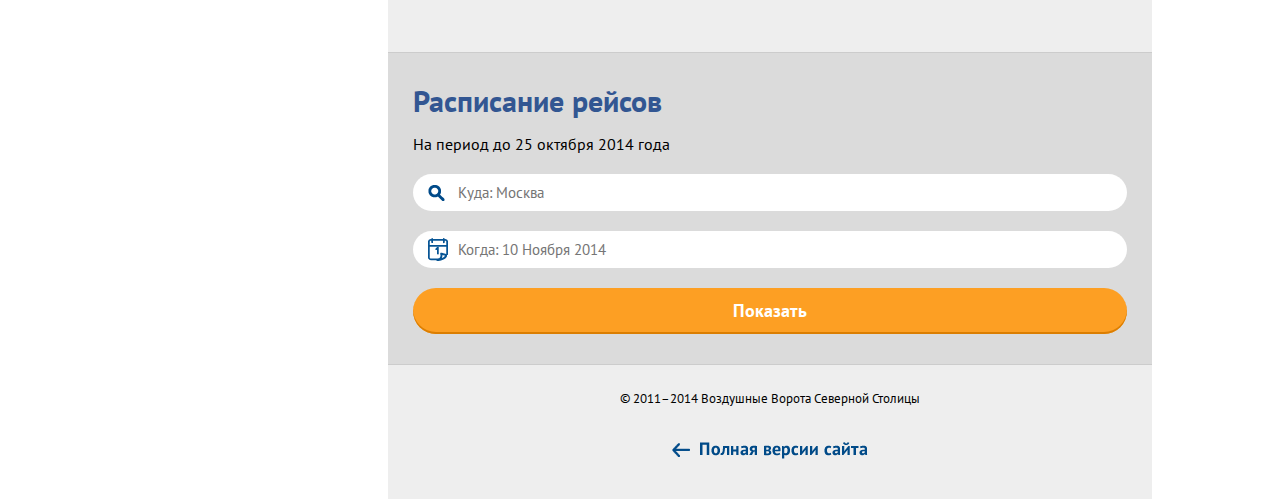
==== commit e28ff10e: "toggle add + fixed layout + bug fix" ====
--- a/index.html
+++ b/index.html
@@ -24,18 +24,30 @@
 			
 			<div class="row">
 
-				<div class="col s-3">
+				<div class="col s-3 menu-tt">
 					<a href="#" class="menu-open"></a>
 				</div>
 
-				<div class="col s-6">
+				<div class="col s-3">
 					<a href="#">
 						<img src="img/logo.png" alt="" class="logo">
 					</a>
 				</div>
 
-				<div class="col s-3 text-right">
-					<a href="#" class="lang-toggle">RU</a>
+				<div class="telephone col s-5">
+					<p>+7 812 337-38-22, +7 812 337-34-44</p>
+				</div>
+
+				<div class="col s-4 to-right text-right">
+					<a href="#" class="lang-toogle rus">
+						
+						<p class="rus">RU</p>
+
+						<div class="toggled"></div>
+
+						<p class="eng">ENG</p>
+
+					</a>
 				</div>
 
 			</div>
@@ -54,12 +66,14 @@
 				<img src="img/logo.png" alt="">
 				
 				<nav class='navigation'>
-					
-					<a href="#">Рейсы</a>
-					<a href="#">Как добраться</a>
-					<a href="#">магазины и кафе</a>
-					<a href="#">аваикомпании</a>
-					<a href="#">контакты</a>
+
+					<ul>
+						<li class="active"><a href="#">Рейсы</a></li>
+						<li><a href="#">Как добраться</a></li>
+						<li><a href="#">магазины и кафе</a></li>
+						<li><a href="#">аваикомпании</a></li>
+						<li><a href="#">контакты</a></li>
+					</ul>	
 
 				</nav>
 
@@ -75,14 +89,14 @@
 					<div class="header">
 						
 						<form action="" method="">
-							<div class="row">
+							<div class="row inline-row">
 								<div class="col s-11 single">
 									<input type="text" class="search" placeholder='поиск по рейсам'>
 								</div>
 							</div>
 						</form>
 
-						<div class="tab-control main row">
+						<div class="tab-control main row inline-row">
 							
 							<div class="col s-6" >
 								<a href="#" class="out active" data-tab='out-container'><i></i>Вылет</a> 
--- a/mcss/style.css
+++ b/mcss/style.css
@@ -73,6 +73,9 @@
 .row.inline-row > .col:last-child {
   padding: 0 13px;
 }
+.row.inline-row:after {
+  display: none;
+}
 .row .col:first-child {
   padding-left: 0px;
 }
@@ -116,7 +119,7 @@
   width: 58.33%;
 }
 
-.s-8 {
+.s-8, .find-combo.active .top-find {
   width: 66.66%;
 }
 
@@ -137,7 +140,7 @@
 }
 
 /* main fraimwork start here */
-.inbox, .col, i, .ico, .menu-open, .main-menu, .lang-toggle, .navigation a, .form-shedule {
+.inbox, .col, i, .ico, .menu-open, .main-menu, .lang-toggle, .navigation a, .form-shedule, .company-page .header, .text-page .header, .text-container .content, .shop-page .header, .food-item {
   box-sizing: border-box;
 }
 
@@ -149,7 +152,7 @@
   float: right;
 }
 
-.inline, .row.inline-row > .col, i, .ico, .lang-toggle, footer .to-main {
+.inline, .row.inline-row > .col, i, .ico, .lang-toggle, footer .to-main, .lang-toogle p, .lang-toogle .toggled {
   display: inline-block;
   *display: inline;
   vertical-align: top;
@@ -178,7 +181,7 @@
 }
 
 /* form style input and other */
-form input[type='text'], form textarea {
+form input[type='text'], form textarea, form select {
   box-sizing: border-box;
   outline: none;
   border: 0;
@@ -191,11 +194,11 @@
   width: 100%;
   padding: 10px 15px;
 }
-form input[type='text'].search, form textarea.search {
+form input[type='text'].search, form textarea.search, form select.search {
   padding-left: 45px;
   background: #fff url(img/ico-find.png) no-repeat 15px center;
 }
-form input[type='text'].date, form textarea.date {
+form input[type='text'].date, form textarea.date, form select.date {
   padding-left: 45px;
   background: #fff url(img/ico-calendar.png) no-repeat 15px center;
 }
@@ -225,6 +228,32 @@
   box-shadow: inset 0 -2px 0 0 #db7e02;
   border: none;
   outline: none;
+  font-family: 'PT Sans', sans-serif;
+}
+.btn.reset {
+  background: transparent;
+  font-size: 15px;
+  line-height: 19px;
+  box-shadow: none;
+  color: #325692;
+  padding: 10px 7px;
+}
+.btn.reset i {
+  background: url(img/ico-refresh.png) no-repeat center;
+  width: 22px;
+  height: 19px;
+  margin-right: 10px;
+}
+.btn.blue {
+  background: #fff;
+  border: 2px solid #325692;
+  color: #325692;
+  box-shadow: none;
+  font-size: 16px;
+  margin-top: 20px;
+  width: 120px;
+  text-decoration: none;
+  padding: 5px 10px;
 }
 
 /**
@@ -330,7 +359,7 @@
 }
 
 .hidden {
-  overflow: hidden;
+  overflow-y: hidden;
 }
 
 .content-wrapper {
@@ -361,6 +390,16 @@
   margin-top: 15px;
 }
 
+.telephone {
+  display: none;
+}
+.telephone p {
+  font-size: 16px;
+  line-height: 20px;
+  color: #dbdbdb;
+  margin-top: 25px;
+}
+
 .lang-toggle {
   font-size: 18px;
   line-height: 22px;
@@ -377,30 +416,40 @@
 .navigation {
   margin-top: 30px;
 }
+.navigation ul li {
+  border-bottom: 3px solid #2d3c55;
+}
+.navigation ul li:nth-child(1) a {
+  background: url(img/ico-menu-plane.png) no-repeat 22px center;
+}
+.navigation ul li:nth-child(2) a {
+  background: url(img/ico-menu-car.png) no-repeat 26px center;
+}
+.navigation ul li:nth-child(3) a {
+  background: url(img/ico-menu-shop.png) no-repeat 30px center;
+}
+.navigation ul li:nth-child(4) a {
+  background: url(img/ico-menu-company.png) no-repeat 22px center;
+}
+.navigation ul li:nth-child(5) a {
+  background: url(img/ico-menu-place.png) no-repeat 30px center;
+}
+.navigation ul li.active {
+  background: url(img/ico-arrow-right.png) no-repeat right center;
+}
+.navigation ul li.active a {
+  border-left: 4px solid #fd9f23;
+  color: #fd9f23;
+}
 .navigation a {
   display: block;
   font-size: 14px;
   text-transform: uppercase;
   color: #fff;
   padding: 20px 0 20px 65px;
-  border-bottom: 3px solid #2d3c55;
   text-decoration: none;
   font-weight: 600;
-}
-.navigation a:nth-child(1) {
-  background: url(img/ico-menu-plane.png) no-repeat 22px center;
-}
-.navigation a:nth-child(2) {
-  background: url(img/ico-menu-car.png) no-repeat 26px center;
-}
-.navigation a:nth-child(3) {
-  background: url(img/ico-menu-shop.png) no-repeat 30px center;
-}
-.navigation a:nth-child(4) {
-  background: url(img/ico-menu-company.png) no-repeat 22px center;
-}
-.navigation a:nth-child(5) {
-  background: url(img/ico-menu-place.png) no-repeat 30px center;
+  border-left: 4px solid transparent;
 }
 
 .menu-close {
@@ -653,9 +702,191 @@
   text-decoration: none;
 }
 
+/* company-page */
+.company-page .header {
+  padding: 20px;
+  background: #dbdbdb;
+}
+.company-page select {
+  margin-bottom: 20px;
+}
+
+.company {
+  padding: 35px 40px;
+  border-bottom: 1px solid #ccc;
+}
+.company a {
+  font-size: 18px;
+  color: #325692;
+  text-decoration: none;
+  line-height: 43px;
+}
+
+.text-page .header {
+  padding: 20px;
+  background: #dbdbdb;
+}
+.text-page .header a {
+  font-weight: 800;
+  font-size: 18px;
+  line-height: 22px;
+  text-transform: uppercase;
+  color: #325692;
+  text-decoration: none;
+  display: block;
+  margin-bottom: 20px;
+}
+.text-page .header a:last-child {
+  margin-bottom: 0;
+}
+.text-page .header a.active {
+  color: #000;
+}
+
+.text-container .content {
+  padding: 20px;
+}
+.text-container p {
+  font-size: 16px;
+  line-height: 26px;
+  color: #000;
+  margin-bottom: 30px;
+}
+.text-container h2 {
+  font-weight: 800;
+  font-size: 20px;
+  color: #000;
+  line-height: 26px;
+  margin-bottom: 5px;
+}
+.text-container h2.red {
+  color: #ed3f40;
+}
+.text-container img {
+  width: 100%;
+  margin: 0;
+  padding: 0;
+}
+
+.find-combo .button-find {
+  display: none !important;
+}
+.find-combo.active .button-find {
+  display: inline-block !important;
+}
+
+.shop-page .header {
+  padding: 20px 20px 0;
+  background: #dbdbdb;
+}
+
+.food-item {
+  padding: 25px 30px;
+  border-bottom: 1px solid #ccc;
+}
+.food-item .image {
+  width: 100px;
+  float: left;
+  margin-right: 30px;
+}
+.food-item .content {
+  padding-left: 130px;
+}
+.food-item .content h2 {
+  font-size: 28px;
+  line-height: 32px;
+  margin-bottom: 15px;
+}
+.food-item .content p {
+  font-size: 16px;
+  line-height: 20px;
+}
+.food-item .content p b {
+  font-weight: 800;
+}
+.food-item .content p span {
+  color: #929292;
+  font-style: italic;
+}
+.food-item .content .time {
+  padding-left: 30px;
+  line-height: 22px;
+  background: url(img/ico-time.png) no-repeat center left;
+  margin: 10px 0;
+}
+
+/* lang-toogle */
+.lang-toogle {
+  display: block;
+  text-decoration: none;
+  margin: 15px 25px 0 0;
+}
+.lang-toogle p {
+  font-size: 18px;
+  line-height: 33px;
+  font-weight: 800;
+  color: #fff;
+}
+.lang-toogle .toggled {
+  width: 58px;
+  height: 33px;
+  margin: 0 15px;
+  background: url(img/ico-toggle-circle.png) no-repeat 3px 3px, url(img/ico-toggle-area.png) no-repeat center;
+  -webkit-transition: background .3s ease;
+          transition: background .3s ease;
+}
+.lang-toogle.rus .rus {
+  color: #fd9f23;
+}
+.lang-toogle.rus .toggled {
+  background: url(img/ico-toggle-circle.png) no-repeat 3px 3px, url(img/ico-toggle-area.png) no-repeat center;
+}
+.lang-toogle.eng .eng {
+  color: #fd9f23;
+}
+.lang-toogle.eng .toggled {
+  background: url(img/ico-toggle-circle.png) no-repeat 29px 3px, url(img/ico-toggle-area.png) no-repeat center;
+}
+
 /* start the cosmetics project styles - this style not crashed layout */
 /* transitions */
 /* 
 	start context styles 
 	media and other
 */
+@media (min-width: 768px) {
+  .main-menu {
+    position: fixed;
+    top: 73px;
+    left: 0;
+    float: left;
+    min-height: 100vh;
+    border-top: 3px solid #2d3c55;
+    padding-top: 0;
+  }
+  .main-menu.top {
+    top: 0;
+  }
+
+  .content-page {
+    padding-left: 260px;
+  }
+
+  .menu-close,
+  .menu-tt,
+  .main-menu img {
+    display: none;
+  }
+
+  .main-header {
+    padding-bottom: 10px;
+  }
+
+  .telephone {
+    display: block;
+  }
+
+  .navigation {
+    margin-top: 0;
+  }
+}
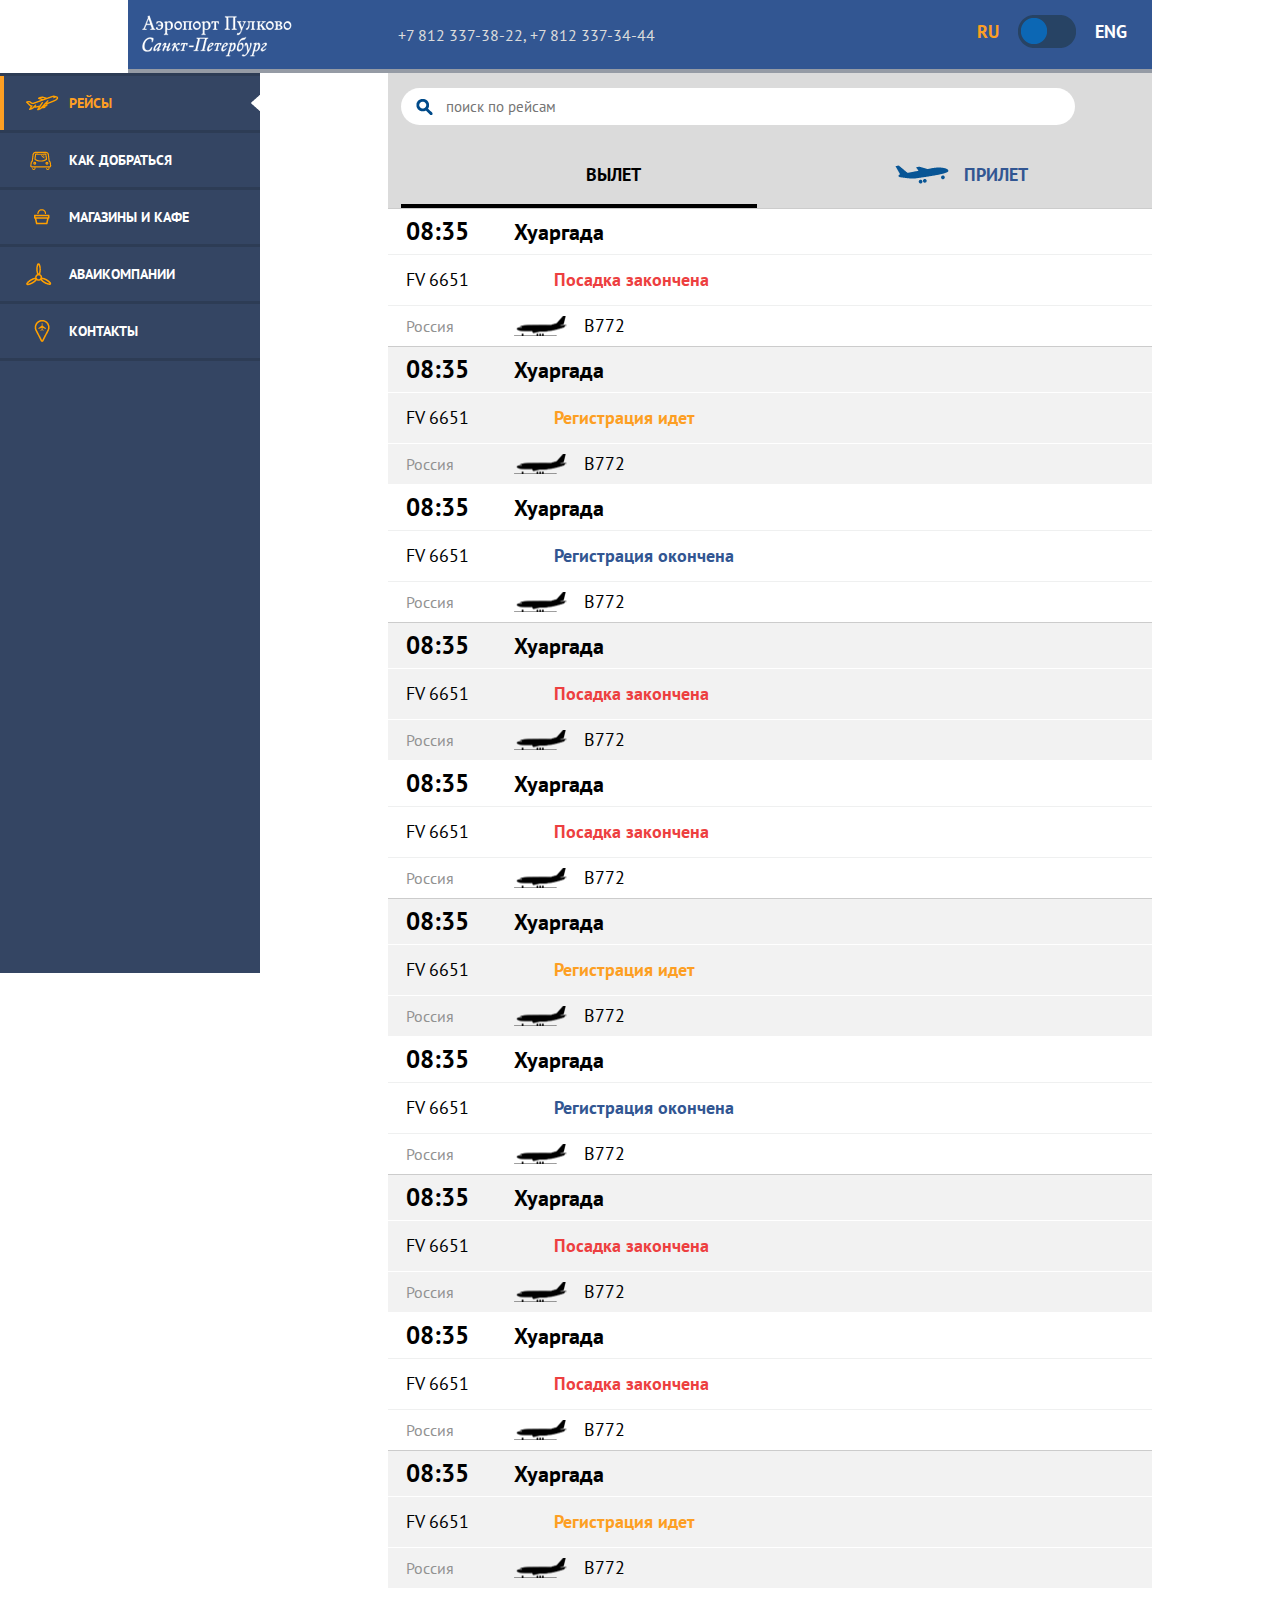
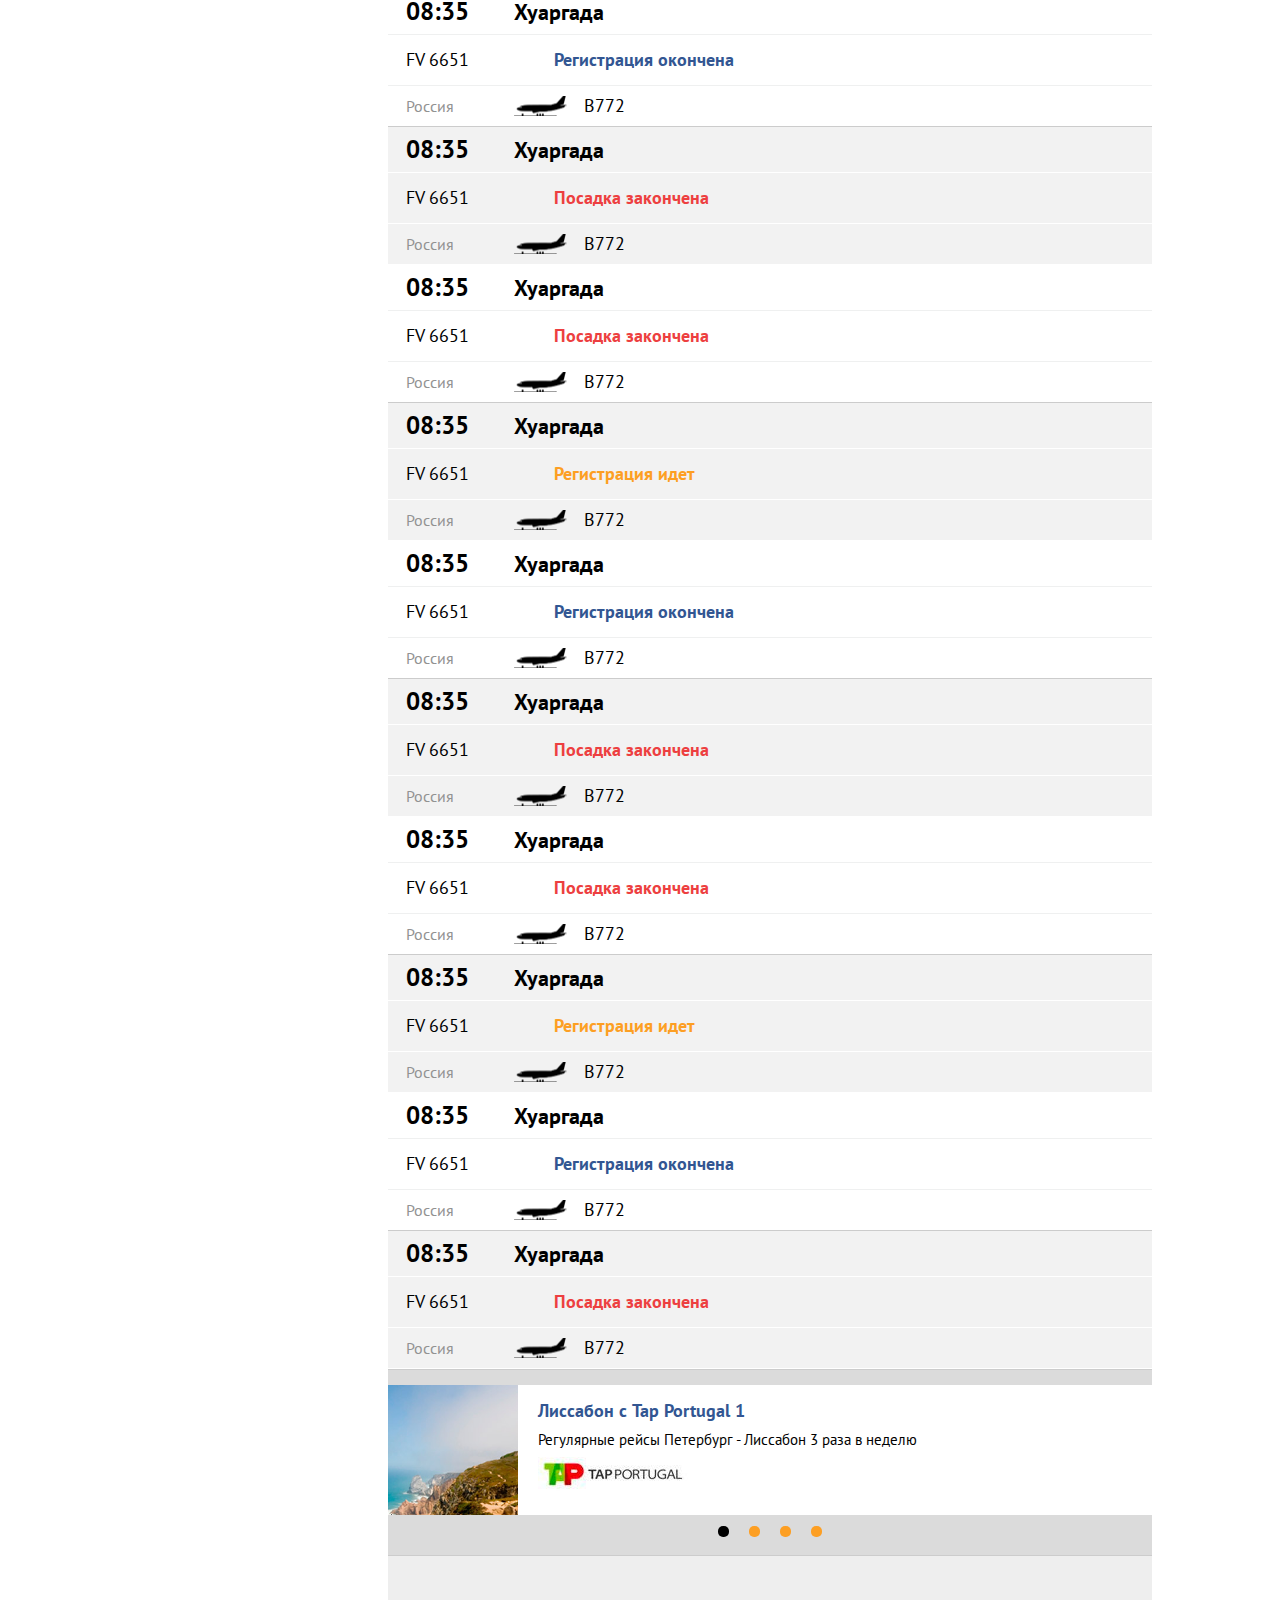
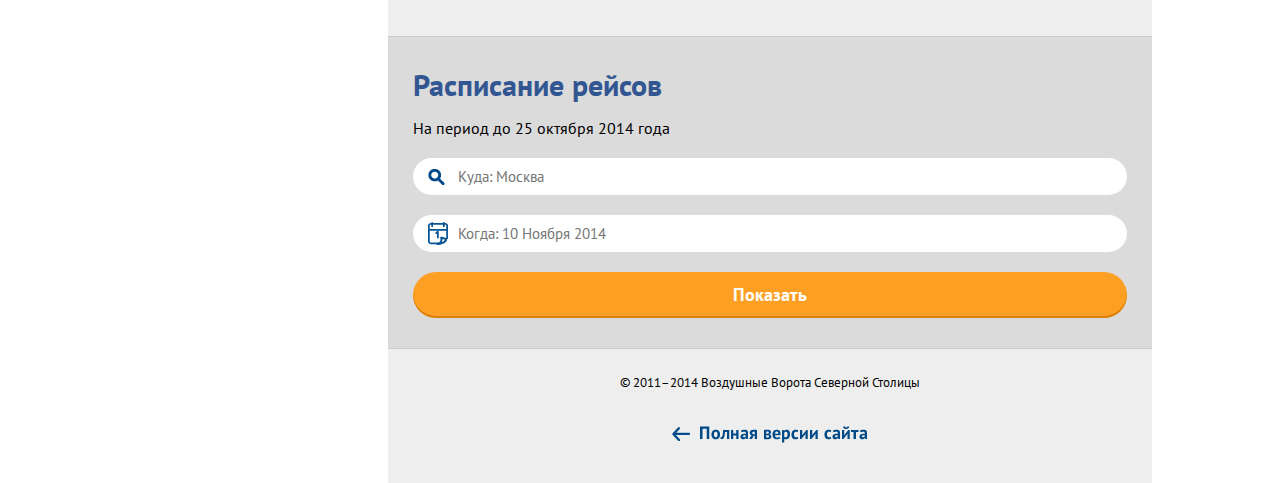
==== commit 6b5a7c4a: "фикс по тесту на устройстве" ====
--- a/index.html
+++ b/index.html
@@ -48,6 +48,8 @@
 						<p class="eng">ENG</p>
 
 					</a>
+
+					<a href="#" class="lang-toggle-small">RU</a>
 				</div>
 
 			</div>
--- a/mcss/style.css
+++ b/mcss/style.css
@@ -140,7 +140,7 @@
 }
 
 /* main fraimwork start here */
-.inbox, .col, i, .ico, .menu-open, .main-menu, .lang-toggle, .navigation a, .form-shedule, .company-page .header, .text-page .header, .text-container .content, .shop-page .header, .food-item {
+.inbox, .col, i, .ico, .menu-open, .main-menu, .lang-toggle-small, .navigation a, .form-shedule, .company-page .header, .text-page .header, .text-container .content, .shop-page .header, .food-item {
   box-sizing: border-box;
 }
 
@@ -152,7 +152,7 @@
   float: right;
 }
 
-.inline, .row.inline-row > .col, i, .ico, .lang-toggle, footer .to-main, .lang-toogle p, .lang-toogle .toggled {
+.inline, .row.inline-row > .col, i, .ico, .lang-toggle-small, footer .to-main, .lang-toogle p, .lang-toogle .toggled {
   display: inline-block;
   *display: inline;
   vertical-align: top;
@@ -400,7 +400,8 @@
   margin-top: 25px;
 }
 
-.lang-toggle {
+.lang-toggle-small {
+  display: block;
   font-size: 18px;
   line-height: 22px;
   padding: 8px 30px 8px 15px;
@@ -817,7 +818,7 @@
 
 /* lang-toogle */
 .lang-toogle {
-  display: block;
+  display: none;
   text-decoration: none;
   margin: 15px 25px 0 0;
 }
@@ -889,4 +890,12 @@
   .navigation {
     margin-top: 0;
   }
-}
+
+  .lang-toggle-small {
+    display: none;
+  }
+
+  .lang-toogle {
+    display: block;
+  }
+}
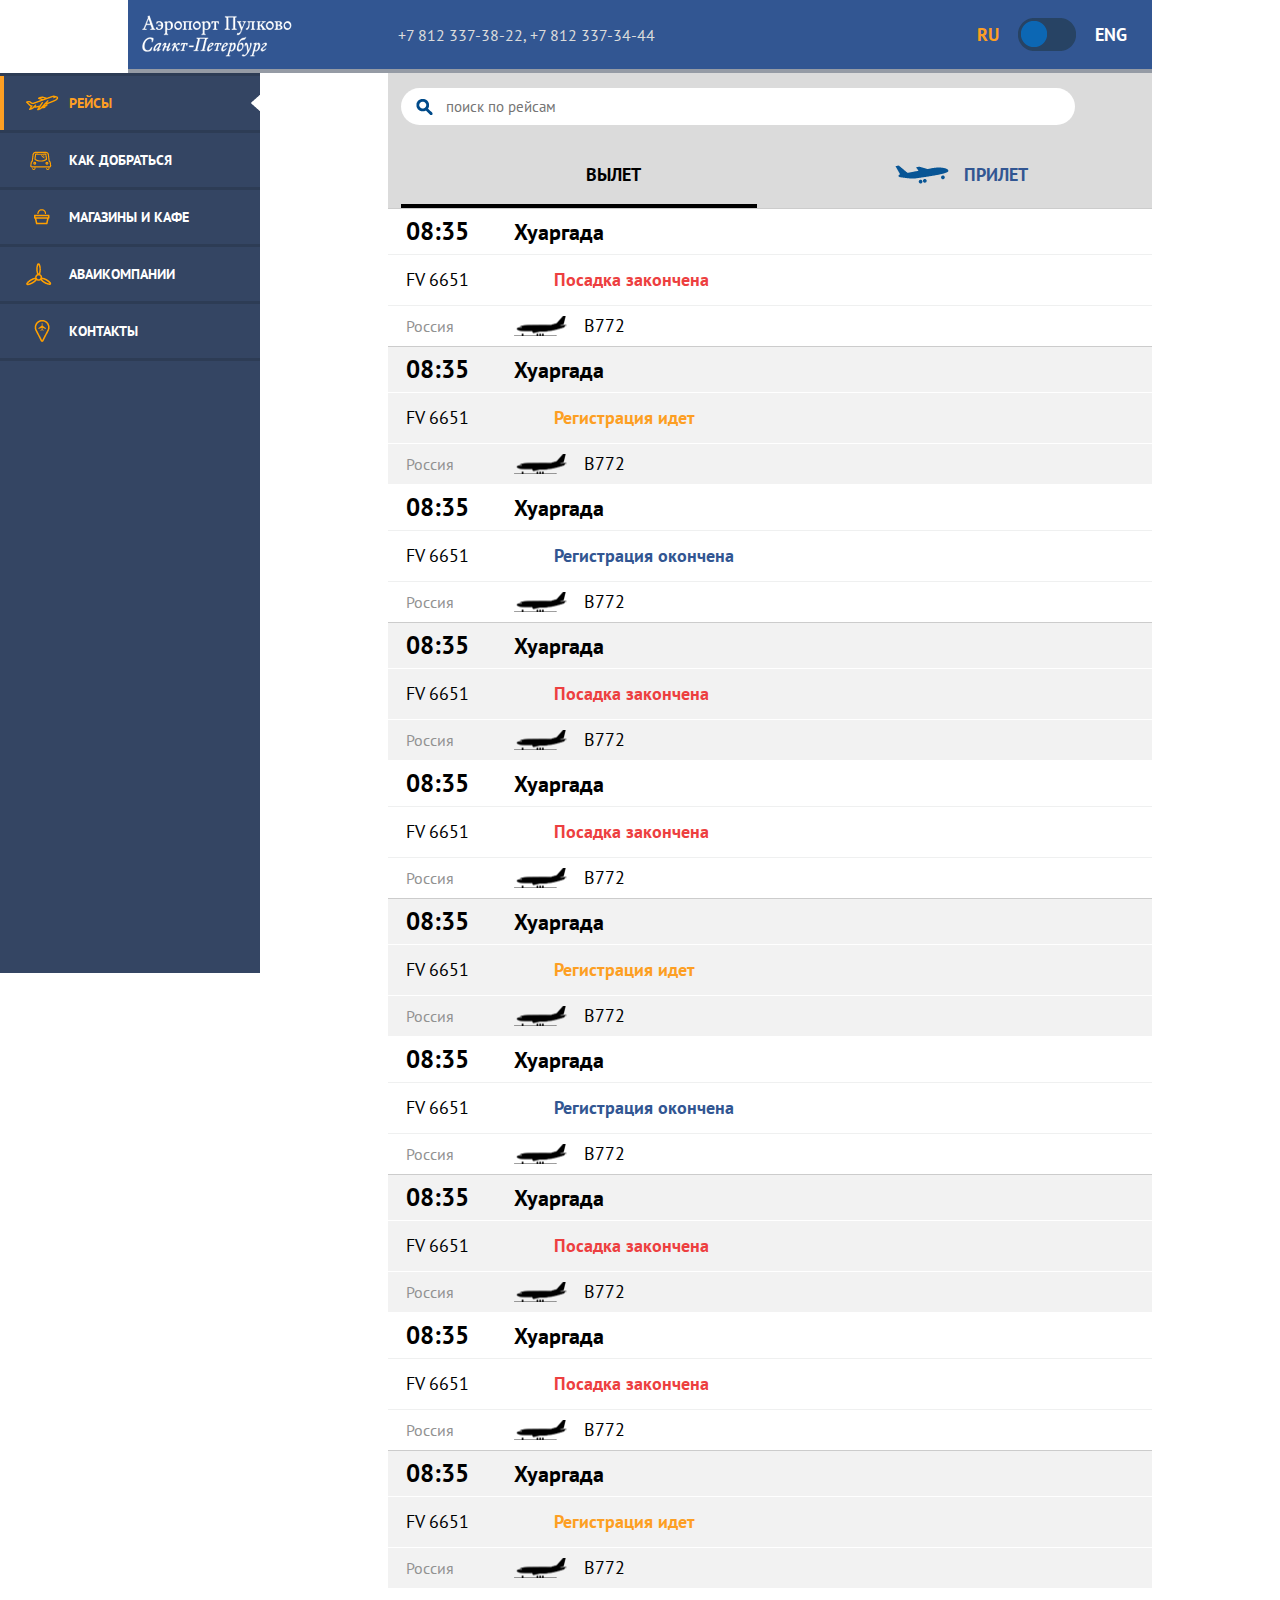
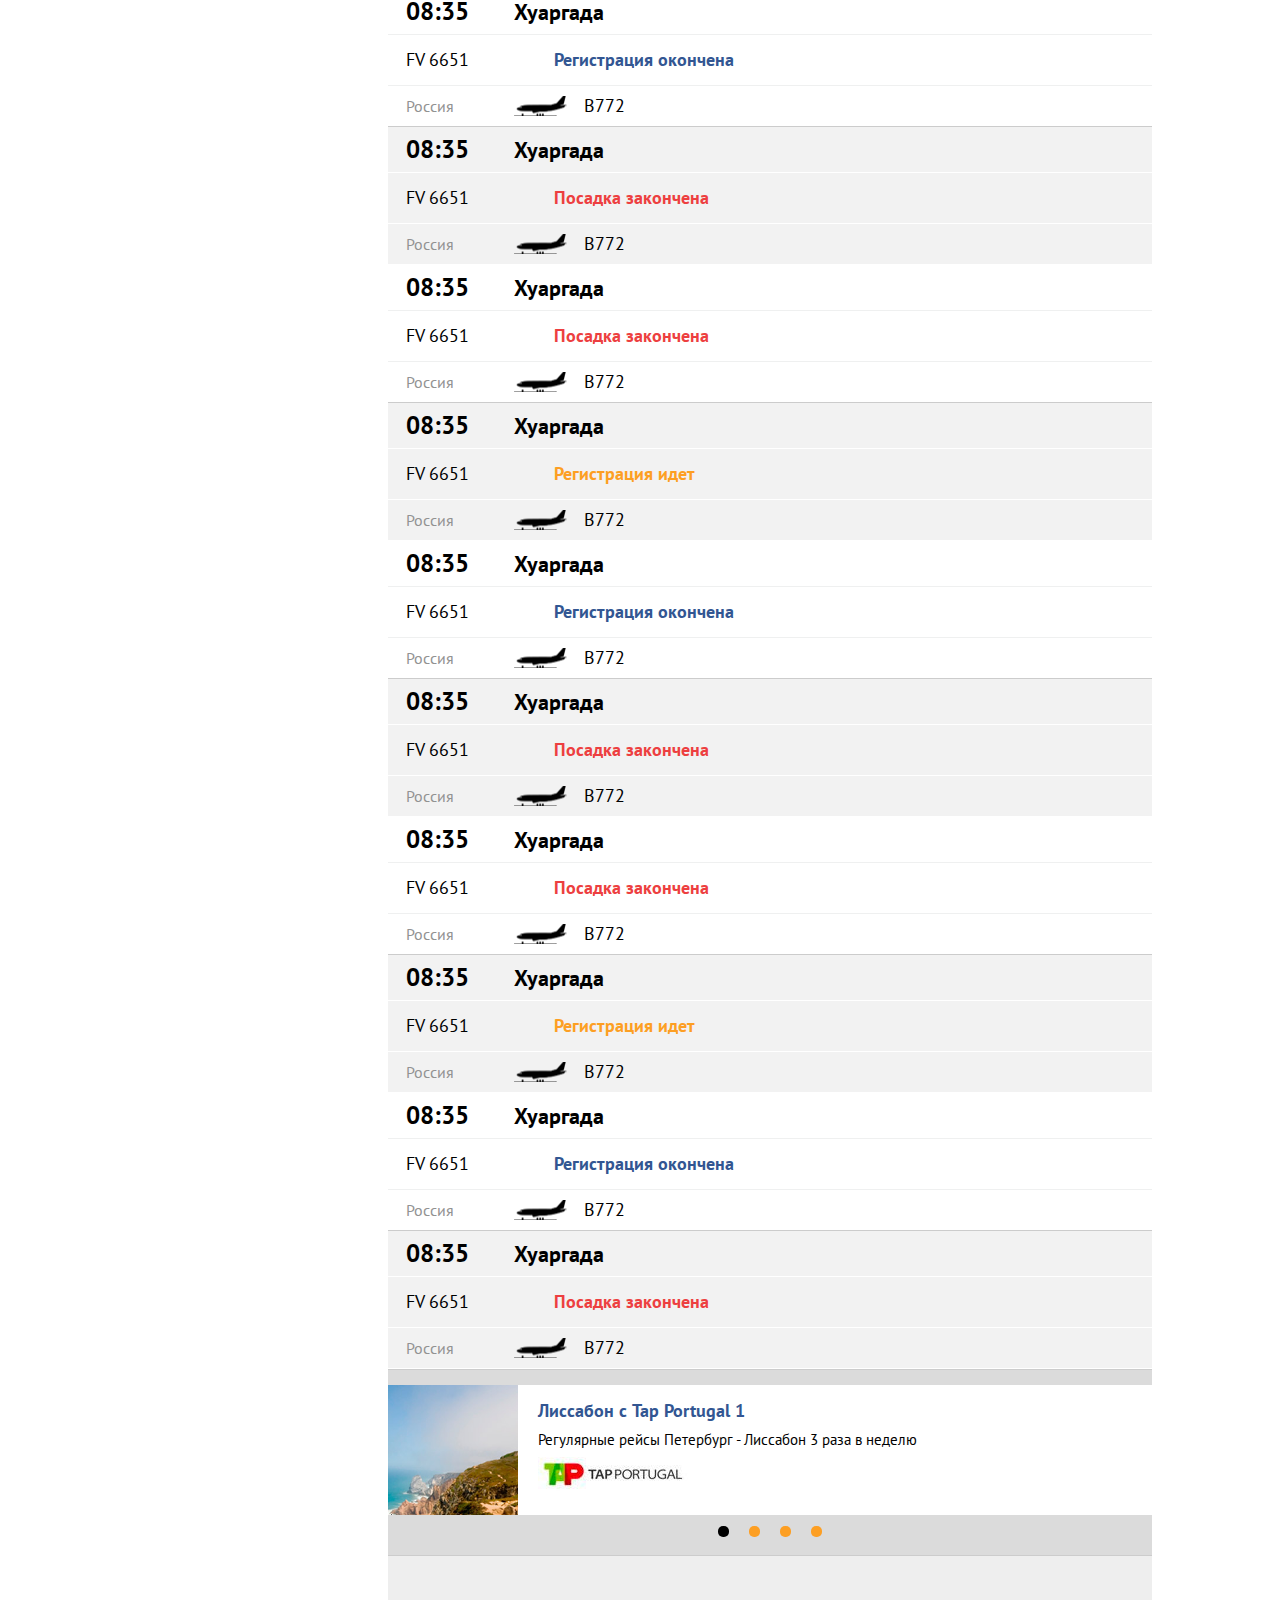
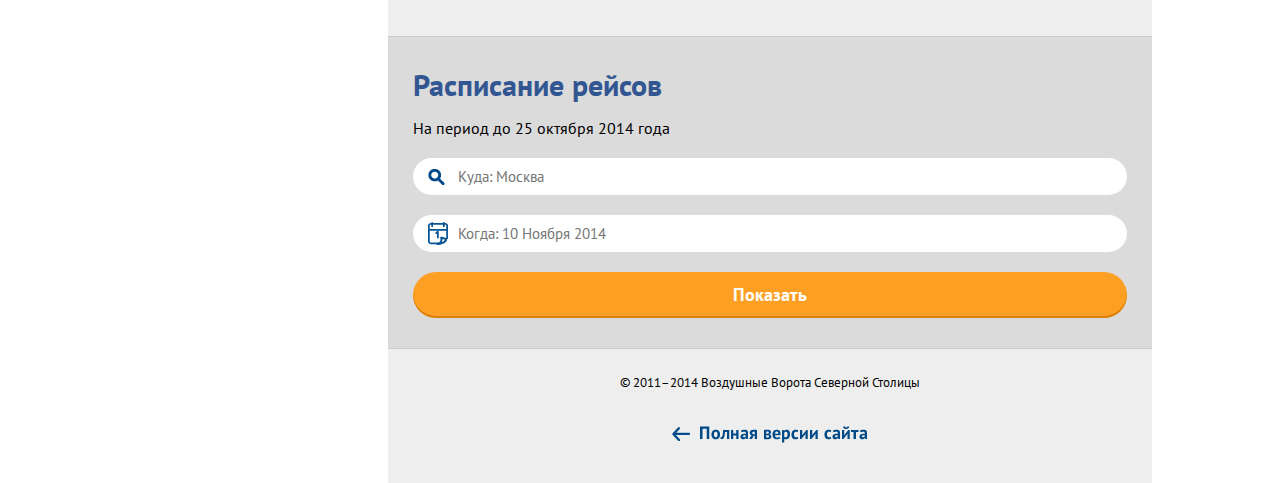
==== commit dbcc1c5b: "Новое поведение тоггла" ====
--- a/index.html
+++ b/index.html
@@ -38,7 +38,7 @@
 					<p>+7 812 337-38-22, +7 812 337-34-44</p>
 				</div>
 
-				<div class="col s-4 to-right text-right">
+				<div class="col s-4 to-right text-right lang">
 					<a href="#" class="lang-toogle rus">
 						
 						<p class="rus">RU</p>
@@ -49,7 +49,6 @@
 
 					</a>
 
-					<a href="#" class="lang-toggle-small">RU</a>
 				</div>
 
 			</div>
--- a/mcss/style.css
+++ b/mcss/style.css
@@ -401,7 +401,6 @@
 }
 
 .lang-toggle-small {
-  display: block;
   font-size: 18px;
   line-height: 22px;
   padding: 8px 30px 8px 15px;
@@ -817,8 +816,11 @@
 }
 
 /* lang-toogle */
+.lang {
+  margin-top: 18px;
+}
+
 .lang-toogle {
-  display: none;
   text-decoration: none;
   margin: 15px 25px 0 0;
 }
@@ -890,12 +892,47 @@
   .navigation {
     margin-top: 0;
   }
-
-  .lang-toggle-small {
+}
+@media (max-width: 768px) {
+  .navigation ul li.active {
+    background: none;
+  }
+
+  .company {
+    padding: 20px 10px;
+  }
+  .company img {
+    max-width: 100%;
+  }
+
+  .lang-toogle .toggled {
+    margin: 0;
+  }
+
+  .lang-toogle {
+    position: relative;
+    margin: 0 5px 0 0;
+    top: 10px;
+  }
+  .lang-toogle p {
+    position: absolute;
+    font-size: 12px;
+    color: #fd9f23;
+  }
+  .lang-toogle .rus {
+    left: 8px;
+  }
+  .lang-toogle .eng {
+    right: 5px;
+  }
+  .lang-toogle.rus .rus {
     display: none;
   }
-
-  .lang-toogle {
-    display: block;
-  }
-}
+  .lang-toogle.eng .eng {
+    display: none;
+  }
+
+  .lang {
+    margin-top: 12px;
+  }
+}
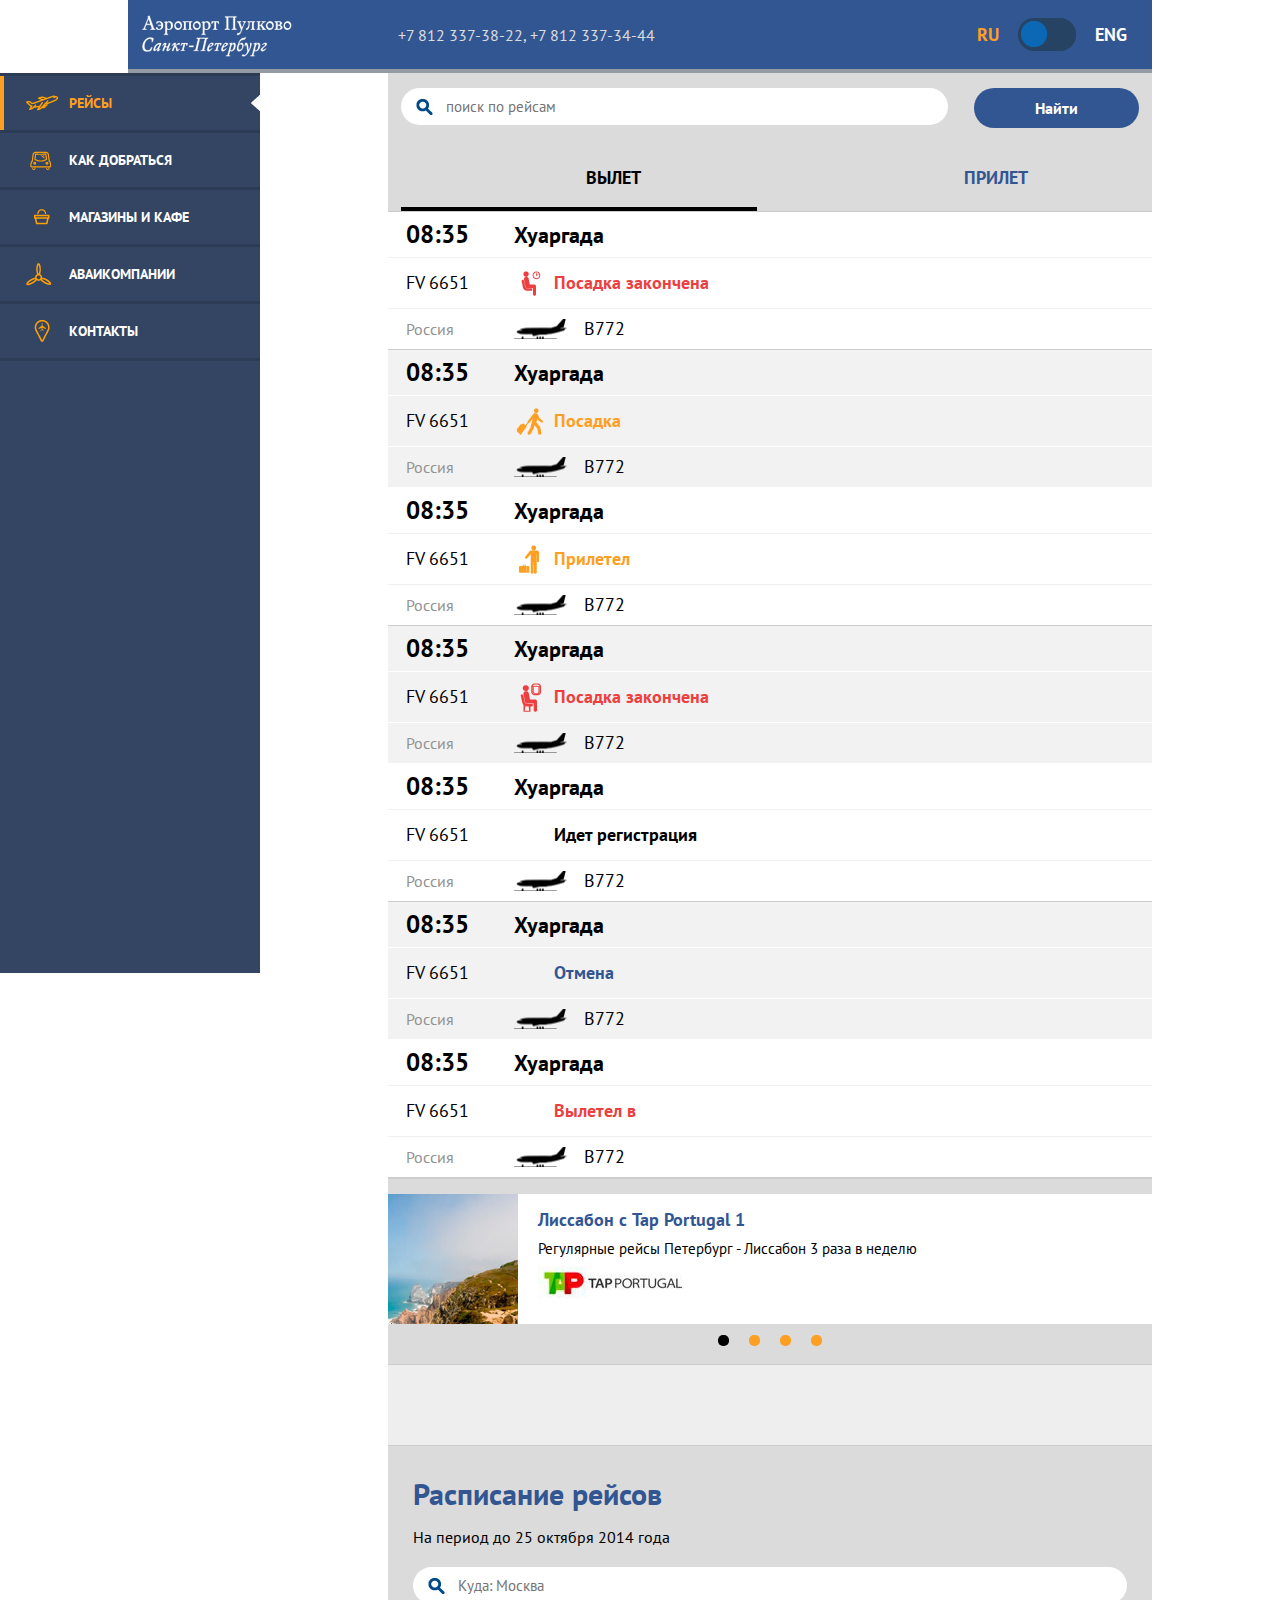
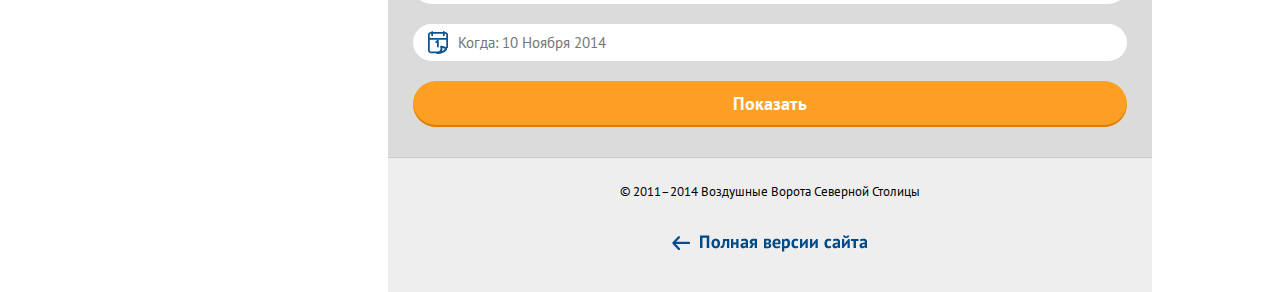
==== commit 12e63282: "new fix" ====
--- a/index.html
+++ b/index.html
@@ -91,8 +91,12 @@
 						
 						<form action="" method="">
 							<div class="row inline-row">
-								<div class="col s-11 single">
-									<input type="text" class="search" placeholder='поиск по рейсам'>
+								<div class="col s-9 single">
+									<input type="text" id="target" class="search" placeholder='поиск по рейсам'>
+								</div>
+
+								<div class="col s-3">
+									<button class="btn blue-b">Найти</button>
 								</div>
 							</div>
 						</form>
@@ -130,472 +134,161 @@
 									<tbody>
 										<tr>
 											<td>FV 6651</td>
-											<td><p class="status out-stop">Посадка закончена</p></td>
-										</tr>
-										<tr>
-											<td><span>Россия</span></td>
-											<td><p class="plane">B772</p></td>
-										</tr>
-									</tbody>
-								</table>
-
-							</article>
-
-							<!-- fligth item -->
-							<article class='fligt-item'>
-								
-								<table>
-									<thead>
-										<tr>
-											<td>08:35</td>
-											<td>Хуаргада</td>
-										</tr>
-									</thead>
-									<tbody>
-										<tr>
-											<td>FV 6651</td>
-											<td><p class="status out-process">Регистрация идет</p></td>
-										</tr>
-										<tr>
-											<td><span>Россия</span></td>
-											<td><p class="plane">B772</p></td>
-										</tr>
-									</tbody>
-								</table>
-
-							</article>
-
-							<!-- fligth item -->
-							<article class='fligt-item'>
-								
-								<table>
-									<thead>
-										<tr>
-											<td>08:35</td>
-											<td>Хуаргада</td>
-										</tr>
-									</thead>
-									<tbody>
-										<tr>
-											<td>FV 6651</td>
-											<td><p class="status out-complete">Регистрация окончена</p></td>
-										</tr>
-										<tr>
-											<td><span>Россия</span></td>
-											<td><p class="plane">B772</p></td>
-										</tr>
-									</tbody>
-								</table>
-
-							</article>
-
-							<!-- fligth item -->
-							<article class='fligt-item'>
-								
-								<table>
-									<thead>
-										<tr>
-											<td>08:35</td>
-											<td>Хуаргада</td>
-										</tr>
-									</thead>
-									<tbody>
-										<tr>
-											<td>FV 6651</td>
-											<td><p class="status out-stop">Посадка закончена</p></td>
-										</tr>
-										<tr>
-											<td><span>Россия</span></td>
-											<td><p class="plane">B772</p></td>
-										</tr>
-									</tbody>
-								</table>
-
-							</article>
-
-							<!-- fligth item -->
-							<article class='fligt-item'>
-								
-								<table>
-									<thead>
-										<tr>
-											<td>08:35</td>
-											<td>Хуаргада</td>
-										</tr>
-									</thead>
-									<tbody>
-										<tr>
-											<td>FV 6651</td>
-											<td><p class="status out-stop">Посадка закончена</p></td>
-										</tr>
-										<tr>
-											<td><span>Россия</span></td>
-											<td><p class="plane">B772</p></td>
-										</tr>
-									</tbody>
-								</table>
-
-							</article>
-
-							<!-- fligth item -->
-							<article class='fligt-item'>
-								
-								<table>
-									<thead>
-										<tr>
-											<td>08:35</td>
-											<td>Хуаргада</td>
-										</tr>
-									</thead>
-									<tbody>
-										<tr>
-											<td>FV 6651</td>
-											<td><p class="status out-process">Регистрация идет</p></td>
-										</tr>
-										<tr>
-											<td><span>Россия</span></td>
-											<td><p class="plane">B772</p></td>
-										</tr>
-									</tbody>
-								</table>
-
-							</article>
-
-							<!-- fligth item -->
-							<article class='fligt-item'>
-								
-								<table>
-									<thead>
-										<tr>
-											<td>08:35</td>
-											<td>Хуаргада</td>
-										</tr>
-									</thead>
-									<tbody>
-										<tr>
-											<td>FV 6651</td>
-											<td><p class="status out-complete">Регистрация окончена</p></td>
-										</tr>
-										<tr>
-											<td><span>Россия</span></td>
-											<td><p class="plane">B772</p></td>
-										</tr>
-									</tbody>
-								</table>
-
-							</article>
-
-							<!-- fligth item -->
-							<article class='fligt-item'>
-								
-								<table>
-									<thead>
-										<tr>
-											<td>08:35</td>
-											<td>Хуаргада</td>
-										</tr>
-									</thead>
-									<tbody>
-										<tr>
-											<td>FV 6651</td>
-											<td><p class="status out-stop">Посадка закончена</p></td>
-										</tr>
-										<tr>
-											<td><span>Россия</span></td>
-											<td><p class="plane">B772</p></td>
-										</tr>
-									</tbody>
-								</table>
-
-							</article>
-
-							<!-- fligth item -->
-							<article class='fligt-item'>
-								
-								<table>
-									<thead>
-										<tr>
-											<td>08:35</td>
-											<td>Хуаргада</td>
-										</tr>
-									</thead>
-									<tbody>
-										<tr>
-											<td>FV 6651</td>
-											<td><p class="status out-stop">Посадка закончена</p></td>
-										</tr>
-										<tr>
-											<td><span>Россия</span></td>
-											<td><p class="plane">B772</p></td>
-										</tr>
-									</tbody>
-								</table>
-
-							</article>
-
-							<!-- fligth item -->
-							<article class='fligt-item'>
-								
-								<table>
-									<thead>
-										<tr>
-											<td>08:35</td>
-											<td>Хуаргада</td>
-										</tr>
-									</thead>
-									<tbody>
-										<tr>
-											<td>FV 6651</td>
-											<td><p class="status out-process">Регистрация идет</p></td>
-										</tr>
-										<tr>
-											<td><span>Россия</span></td>
-											<td><p class="plane">B772</p></td>
-										</tr>
-									</tbody>
-								</table>
-
-							</article>
-
-							<!-- fligth item -->
-							<article class='fligt-item'>
-								
-								<table>
-									<thead>
-										<tr>
-											<td>08:35</td>
-											<td>Хуаргада</td>
-										</tr>
-									</thead>
-									<tbody>
-										<tr>
-											<td>FV 6651</td>
-											<td><p class="status out-complete">Регистрация окончена</p></td>
-										</tr>
-										<tr>
-											<td><span>Россия</span></td>
-											<td><p class="plane">B772</p></td>
-										</tr>
-									</tbody>
-								</table>
-
-							</article>
-
-							<!-- fligth item -->
-							<article class='fligt-item'>
-								
-								<table>
-									<thead>
-										<tr>
-											<td>08:35</td>
-											<td>Хуаргада</td>
-										</tr>
-									</thead>
-									<tbody>
-										<tr>
-											<td>FV 6651</td>
-											<td><p class="status out-stop">Посадка закончена</p></td>
-										</tr>
-										<tr>
-											<td><span>Россия</span></td>
-											<td><p class="plane">B772</p></td>
-										</tr>
-									</tbody>
-								</table>
-
-							</article>
-
-							<!-- fligth item -->
-							<article class='fligt-item'>
-								
-								<table>
-									<thead>
-										<tr>
-											<td>08:35</td>
-											<td>Хуаргада</td>
-										</tr>
-									</thead>
-									<tbody>
-										<tr>
-											<td>FV 6651</td>
-											<td><p class="status out-stop">Посадка закончена</p></td>
-										</tr>
-										<tr>
-											<td><span>Россия</span></td>
-											<td><p class="plane">B772</p></td>
-										</tr>
-									</tbody>
-								</table>
-
-							</article>
-
-							<!-- fligth item -->
-							<article class='fligt-item'>
-								
-								<table>
-									<thead>
-										<tr>
-											<td>08:35</td>
-											<td>Хуаргада</td>
-										</tr>
-									</thead>
-									<tbody>
-										<tr>
-											<td>FV 6651</td>
-											<td><p class="status out-process">Регистрация идет</p></td>
-										</tr>
-										<tr>
-											<td><span>Россия</span></td>
-											<td><p class="plane">B772</p></td>
-										</tr>
-									</tbody>
-								</table>
-
-							</article>
-
-							<!-- fligth item -->
-							<article class='fligt-item'>
-								
-								<table>
-									<thead>
-										<tr>
-											<td>08:35</td>
-											<td>Хуаргада</td>
-										</tr>
-									</thead>
-									<tbody>
-										<tr>
-											<td>FV 6651</td>
-											<td><p class="status out-complete">Регистрация окончена</p></td>
-										</tr>
-										<tr>
-											<td><span>Россия</span></td>
-											<td><p class="plane">B772</p></td>
-										</tr>
-									</tbody>
-								</table>
-
-							</article>
-
-							<!-- fligth item -->
-							<article class='fligt-item'>
-								
-								<table>
-									<thead>
-										<tr>
-											<td>08:35</td>
-											<td>Хуаргада</td>
-										</tr>
-									</thead>
-									<tbody>
-										<tr>
-											<td>FV 6651</td>
-											<td><p class="status out-stop">Посадка закончена</p></td>
-										</tr>
-										<tr>
-											<td><span>Россия</span></td>
-											<td><p class="plane">B772</p></td>
-										</tr>
-									</tbody>
-								</table>
-
-							</article>
-
-							<!-- fligth item -->
-							<article class='fligt-item'>
-								
-								<table>
-									<thead>
-										<tr>
-											<td>08:35</td>
-											<td>Хуаргада</td>
-										</tr>
-									</thead>
-									<tbody>
-										<tr>
-											<td>FV 6651</td>
-											<td><p class="status out-stop">Посадка закончена</p></td>
-										</tr>
-										<tr>
-											<td><span>Россия</span></td>
-											<td><p class="plane">B772</p></td>
-										</tr>
-									</tbody>
-								</table>
-
-							</article>
-
-							<!-- fligth item -->
-							<article class='fligt-item'>
-								
-								<table>
-									<thead>
-										<tr>
-											<td>08:35</td>
-											<td>Хуаргада</td>
-										</tr>
-									</thead>
-									<tbody>
-										<tr>
-											<td>FV 6651</td>
-											<td><p class="status out-process">Регистрация идет</p></td>
-										</tr>
-										<tr>
-											<td><span>Россия</span></td>
-											<td><p class="plane">B772</p></td>
-										</tr>
-									</tbody>
-								</table>
-
-							</article>
-
-							<!-- fligth item -->
-							<article class='fligt-item'>
-								
-								<table>
-									<thead>
-										<tr>
-											<td>08:35</td>
-											<td>Хуаргада</td>
-										</tr>
-									</thead>
-									<tbody>
-										<tr>
-											<td>FV 6651</td>
-											<td><p class="status out-complete">Регистрация окончена</p></td>
-										</tr>
-										<tr>
-											<td><span>Россия</span></td>
-											<td><p class="plane">B772</p></td>
-										</tr>
-									</tbody>
-								</table>
-
-							</article>
-
-							<!-- fligth item -->
-							<article class='fligt-item'>
-								
-								<table>
-									<thead>
-										<tr>
-											<td>08:35</td>
-											<td>Хуаргада</td>
-										</tr>
-									</thead>
-									<tbody>
-										<tr>
-											<td>FV 6651</td>
-											<td><p class="status out-stop">Посадка закончена</p></td>
-										</tr>
-										<tr>
-											<td><span>Россия</span></td>
-											<td><p class="plane">B772</p></td>
-										</tr>
-									</tbody>
-								</table>
-
-							</article>	
+											<td><p class="status vilet-time">Посадка закончена</p></td>
+										</tr>
+										<tr>
+											<td><span>Россия</span></td>
+											<td><p class="plane">B772</p></td>
+										</tr>
+									</tbody>
+								</table>
+
+							</article>
+
+							<!-- fligth item -->
+							<article class='fligt-item'>
+								
+								<table>
+									<thead>
+										<tr>
+											<td>08:35</td>
+											<td>Хуаргада</td>
+										</tr>
+									</thead>
+									<tbody>
+										<tr>
+											<td>FV 6651</td>
+											<td><p class="status go-to-plane">Посадка</p></td>
+										</tr>
+										<tr>
+											<td><span>Россия</span></td>
+											<td><p class="plane">B772</p></td>
+										</tr>
+									</tbody>
+								</table>
+
+							</article>
+
+							<!-- fligth item -->
+							<article class='fligt-item'>
+								
+								<table>
+									<thead>
+										<tr>
+											<td>08:35</td>
+											<td>Хуаргада</td>
+										</tr>
+									</thead>
+									<tbody>
+										<tr>
+											<td>FV 6651</td>
+											<td><p class="status come">Прилетел</p></td>
+										</tr>
+										<tr>
+											<td><span>Россия</span></td>
+											<td><p class="plane">B772</p></td>
+										</tr>
+									</tbody>
+								</table>
+
+							</article>
+
+							<!-- fligth item -->
+							<article class='fligt-item'>
+								
+								<table>
+									<thead>
+										<tr>
+											<td>08:35</td>
+											<td>Хуаргада</td>
+										</tr>
+									</thead>
+									<tbody>
+										<tr>
+											<td>FV 6651</td>
+											<td><p class="status sit-stop">Посадка закончена</p></td>
+										</tr>
+										<tr>
+											<td><span>Россия</span></td>
+											<td><p class="plane">B772</p></td>
+										</tr>
+									</tbody>
+								</table>
+
+							</article>
+
+							<!-- fligth item -->
+							<article class='fligt-item'>
+								
+								<table>
+									<thead>
+										<tr>
+											<td>08:35</td>
+											<td>Хуаргада</td>
+										</tr>
+									</thead>
+									<tbody>
+										<tr>
+											<td>FV 6651</td>
+											<td><p class="status register">Идет регистрация</p></td>
+										</tr>
+										<tr>
+											<td><span>Россия</span></td>
+											<td><p class="plane">B772</p></td>
+										</tr>
+									</tbody>
+								</table>
+
+							</article>
+
+							<!-- fligth item -->
+							<article class='fligt-item'>
+								
+								<table>
+									<thead>
+										<tr>
+											<td>08:35</td>
+											<td>Хуаргада</td>
+										</tr>
+									</thead>
+									<tbody>
+										<tr>
+											<td>FV 6651</td>
+											<td><p class="status calncel">Отмена</p></td>
+										</tr>
+										<tr>
+											<td><span>Россия</span></td>
+											<td><p class="plane">B772</p></td>
+										</tr>
+									</tbody>
+								</table>
+
+							</article>
+
+							<!-- fligth item -->
+							<article class='fligt-item'>
+								
+								<table>
+									<thead>
+										<tr>
+											<td>08:35</td>
+											<td>Хуаргада</td>
+										</tr>
+									</thead>
+									<tbody>
+										<tr>
+											<td>FV 6651</td>
+											<td><p class="status vilet-at">Вылетел в</p></td>
+										</tr>
+										<tr>
+											<td><span>Россия</span></td>
+											<td><p class="plane">B772</p></td>
+										</tr>
+									</tbody>
+								</table>
+
+							</article>
+
 					
 						</div>
 
--- a/mcss/style.css
+++ b/mcss/style.css
@@ -1,5 +1,5 @@
 /* 
-	compile file
+  compile file
 */
 /* start the foundation style */
 /* RESET */
@@ -245,15 +245,23 @@
   margin-right: 10px;
 }
 .btn.blue {
-  background: #fff;
-  border: 2px solid #325692;
-  color: #325692;
+  background: #325692;
+  color: #fff;
   box-shadow: none;
   font-size: 16px;
   margin-top: 20px;
   width: 120px;
   text-decoration: none;
   padding: 5px 10px;
+}
+
+.btn.blue-b{
+  background: #325692;
+  color: #fff;
+  box-shadow: none;
+  font-size: 16px;
+  text-decoration: none;
+  padding: 9px 10px;
 }
 
 /**
@@ -330,7 +338,7 @@
 }
 
 /* 
-	start the project modules like a pages 
+  start the project modules like a pages 
 */
 .wrapper {
   max-width: 1024px;
@@ -338,6 +346,7 @@
   min-height: 100%;
   margin: 0 auto;
   overflow: hidden;
+  position: relati;
 }
 
 /* main-header */
@@ -503,10 +512,18 @@
 .tab-control.main .come i {
   width: 54px;
   height: 19px;
-  background: url(img/ico-plane-come.png) no-repeat center;
+  background: url(img/arrival.png) no-repeat center;
 }
 .tab-control.main .come.active i {
-  background: url(img/ico-plane-come-active.png) no-repeat center;
+  background: url(img/arrival.png) no-repeat center;
+}
+.tab-control.main .out i {
+  width: 54px;
+  height: 19px;
+  background: url(img/departure.png) no-repeat center;
+}
+.tab-control.main .out.active i {
+  background: url(img/departure.png) no-repeat center;
 }
 .tab-control.main .active {
   color: #000;
@@ -520,29 +537,29 @@
   font-size: 18px;
   line-height: 30px;
 }
-.status.out-stop {
+.status.vilet-time {
   color: #ed3f40;
-}
-.status.out-cancel {
+  background: url(img/ico-status-vilet-v.png) no-repeat left center;
+}
+.status.go-to-plane {
+  color: #fd9f22;
+  background: url(img/ico-status-gotoplane.png) no-repeat left center;
+}
+.status.sit-stop {
   color: #ed3f40;
-}
-.status.out-process {
-  color: #fd9f23;
-}
-.status.out-complete {
+  background: url(img/ico-status-sit-stop.png) no-repeat left center;
+}
+.status.come {
+  color: #fd9f22;
+  background: url(img/ico-status-come.png) no-repeat left center;
+}
+.status.calncel {
   color: #325692;
-}
-.status.come-ok {
+  background: url(img/ico-status-calncel.png) no-repeat left center;
+}
+.status.vilet-at {
   color: #ed3f40;
-}
-.status.come-timeout {
-  color: #ed3f40;
-}
-.status.come-process {
-  color: #ed3f40;
-}
-.status.come-come {
-  color: #ed3f40;
+  background: url(img/ico-status-vilet-at.png) no-repeat left center;
 }
 
 /* fligt-item */
@@ -854,8 +871,8 @@
 /* start the cosmetics project styles - this style not crashed layout */
 /* transitions */
 /* 
-	start context styles 
-	media and other
+  start context styles 
+  media and other
 */
 @media (min-width: 768px) {
   .main-menu {
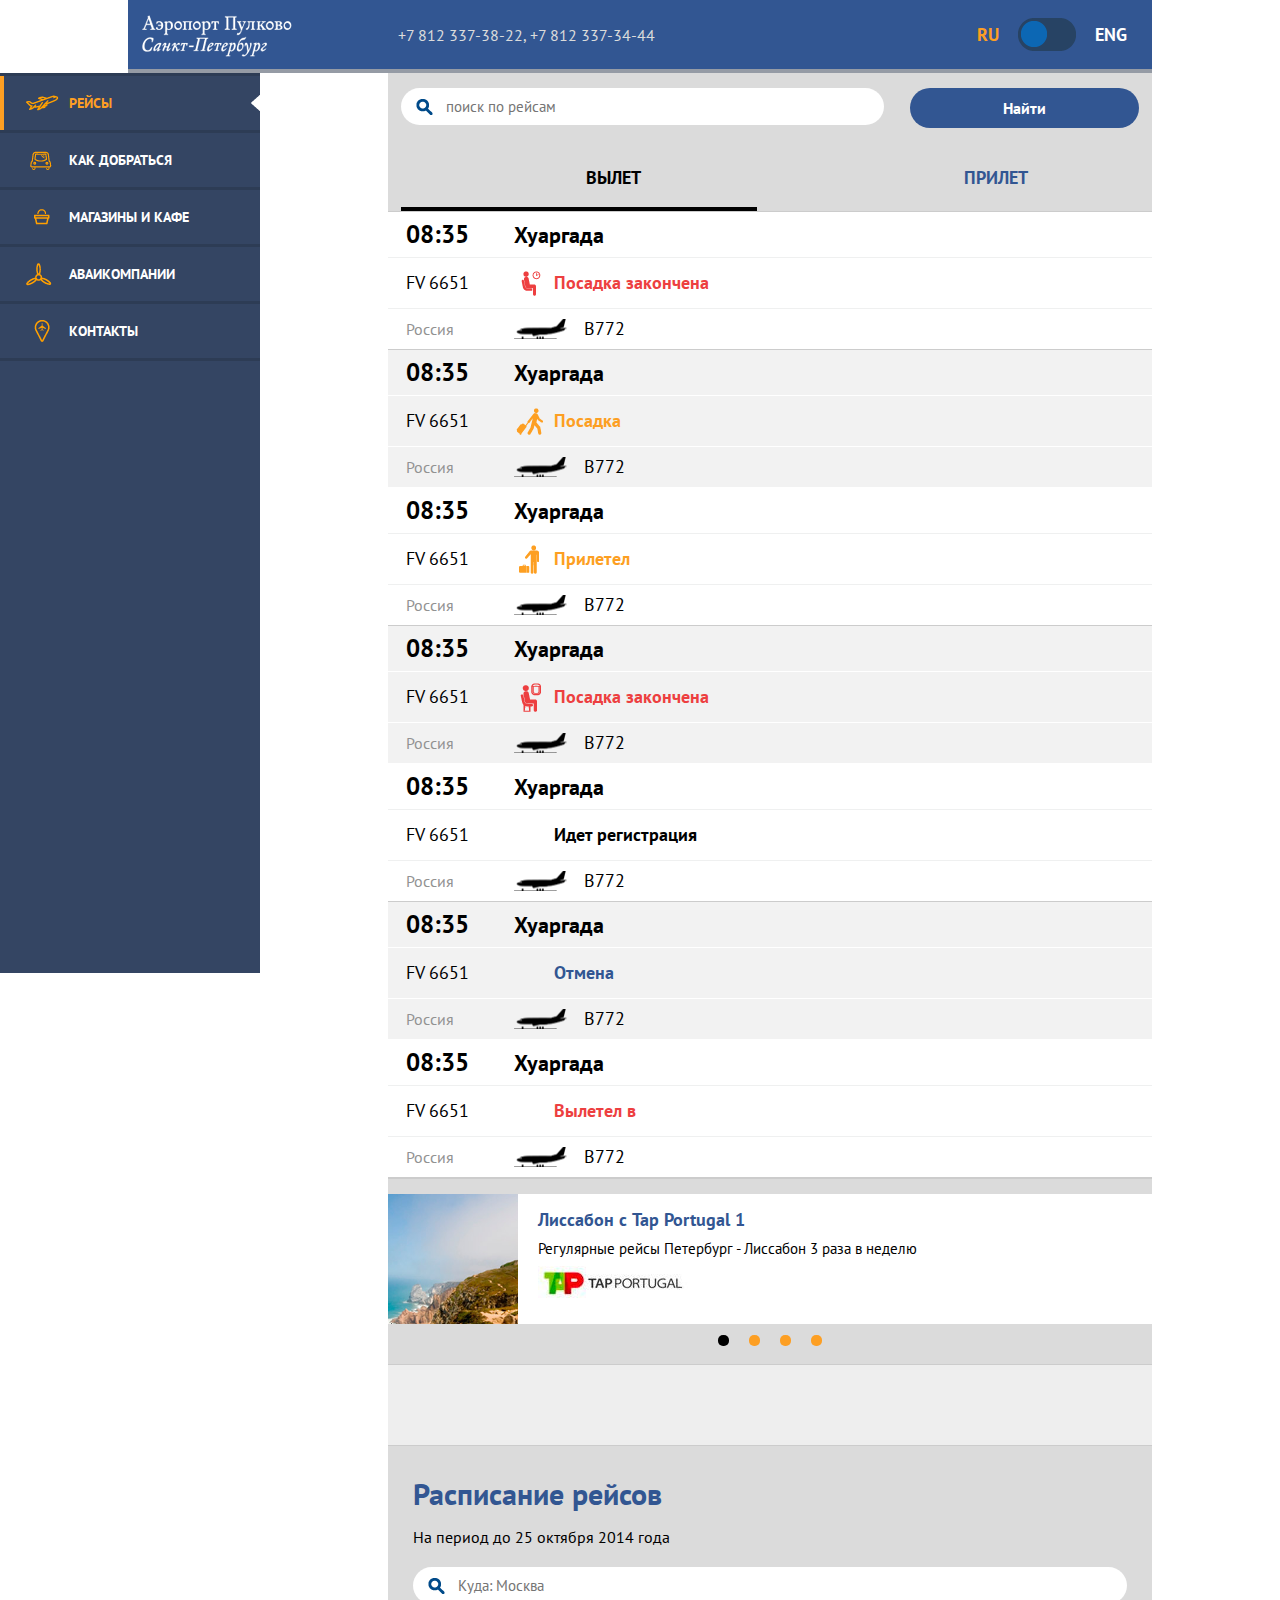
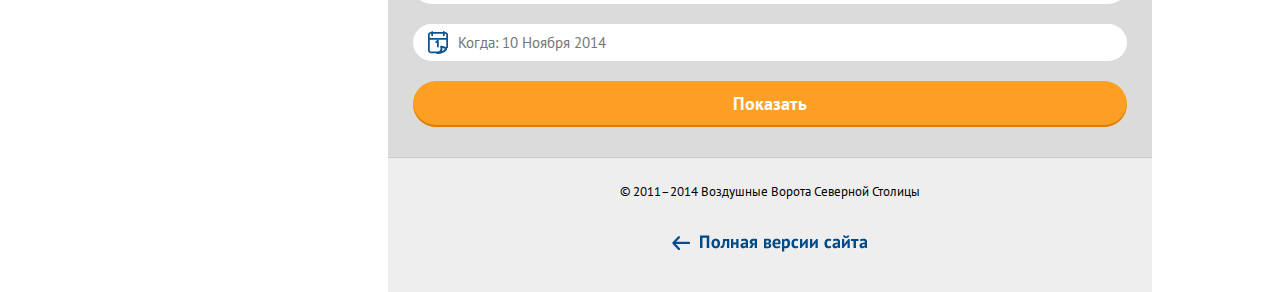
==== commit 46202ac3: "fix 2" ====
--- a/index.html
+++ b/index.html
@@ -91,11 +91,11 @@
 						
 						<form action="" method="">
 							<div class="row inline-row">
-								<div class="col s-9 single">
+								<div class="col s-8 single">
 									<input type="text" id="target" class="search" placeholder='поиск по рейсам'>
 								</div>
 
-								<div class="col s-3">
+								<div class="col s-4">
 									<button class="btn blue-b">Найти</button>
 								</div>
 							</div>
--- a/mcss/style.css
+++ b/mcss/style.css
@@ -953,3 +953,38 @@
     margin-top: 12px;
   }
 }
+
+@media (max-width: 400px){
+  
+  .tab-control.main.inline-row .col:last-child,
+  .tab-control.main.inline-row .col:first-child{
+    padding: 0 4px;
+  }
+
+  .tab-control.main .come i {
+    width: 45px;
+    height: 19px;
+    background: url(img/arrival.png) no-repeat center;
+    background-size: 100%;
+  }
+
+  .tab-control.main .come.active i {
+    background: url(img/arrival.png) no-repeat center;
+    background-size: 100%;
+  }
+
+  .tab-control.main .out i {
+    width: 45px;
+    height: 19px;
+    background: url(img/departure.png) no-repeat center;
+    background-size: 100%;
+  }
+
+  .tab-control.main .out.active i {
+    background: url(img/departure.png) no-repeat center;
+    background-size: 100%;
+  }
+
+
+
+}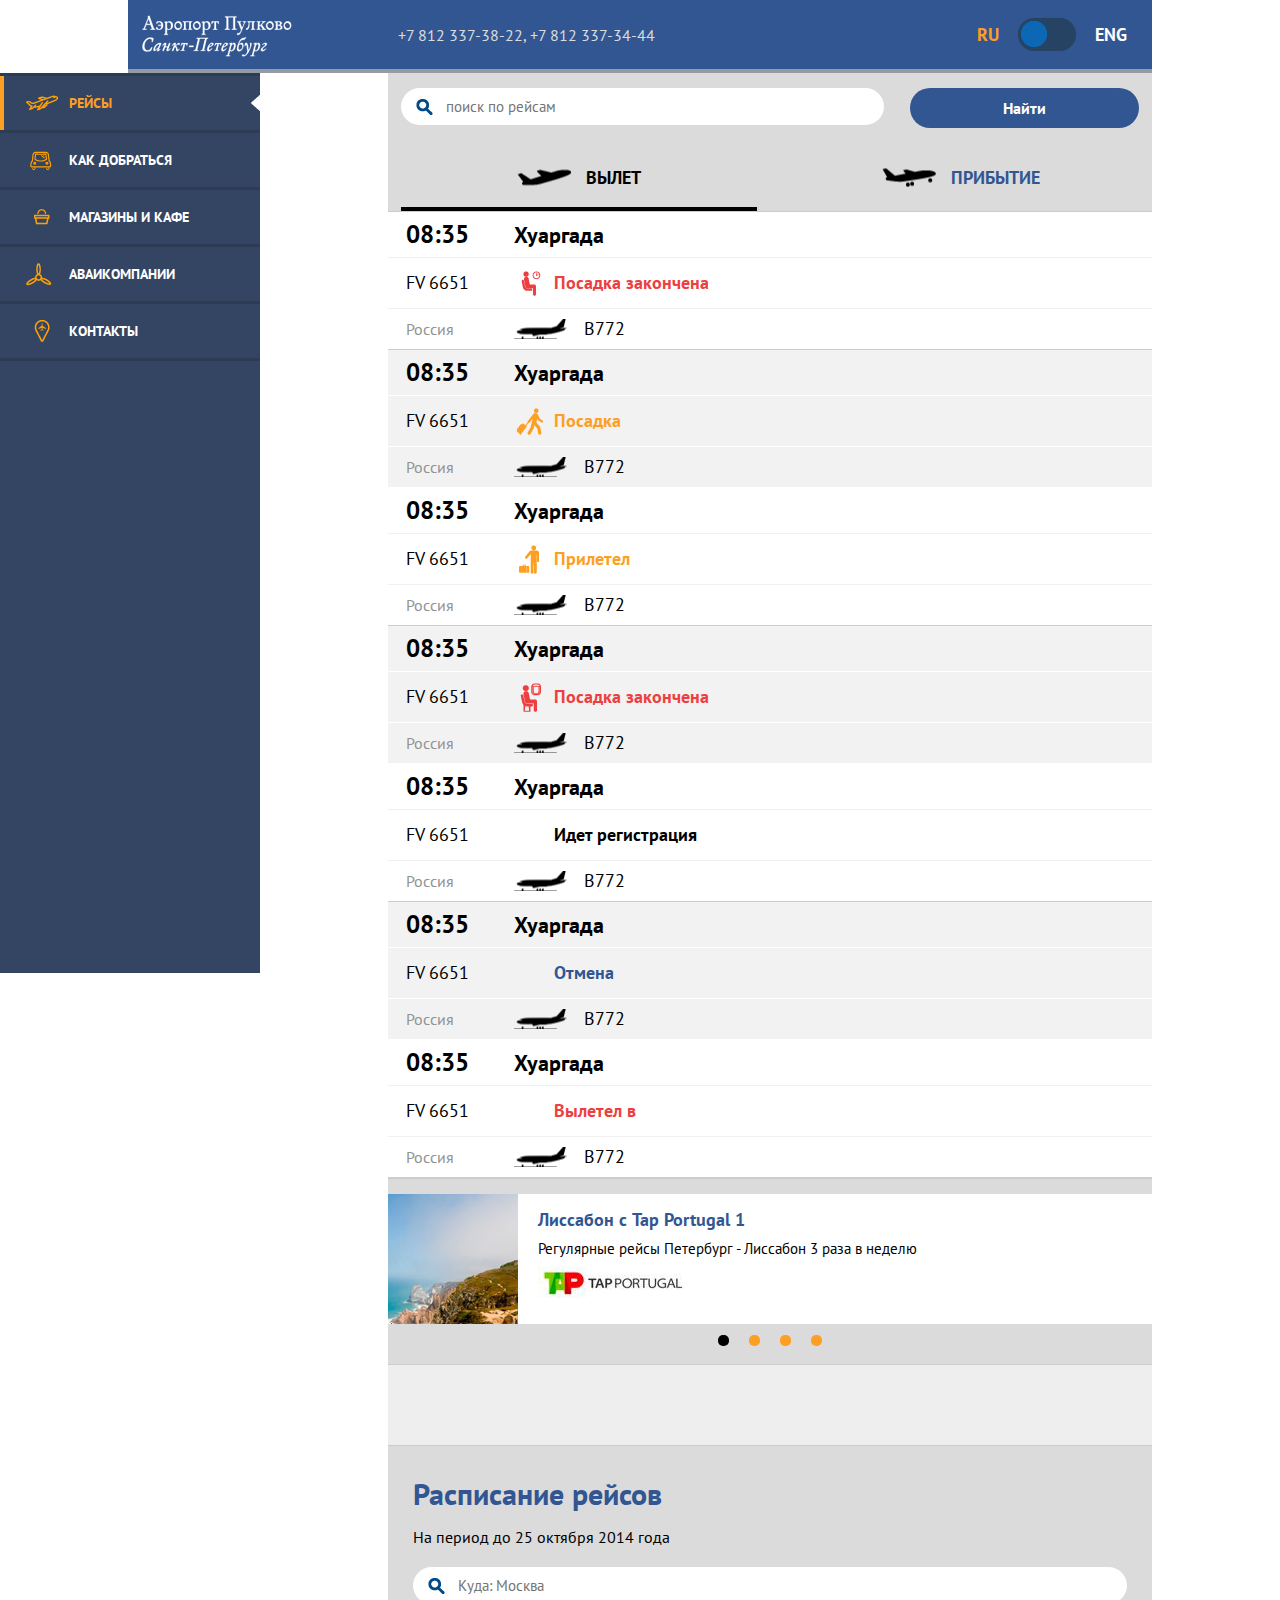
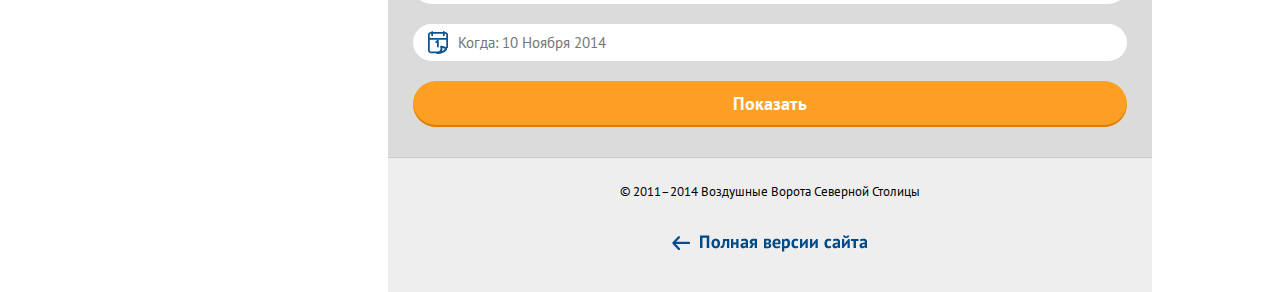
==== commit 2bffb470: "fix" ====
--- a/index.html
+++ b/index.html
@@ -108,7 +108,7 @@
 							</div>
 
 							<div class="col s-6">
-								<a href="#" class="come" data-tab='come-container'><i></i>Прилет</a> 
+								<a href="#" class="come" data-tab='come-container'><i></i>Прибытие</a> 
 							</div>
 
 						</div>
